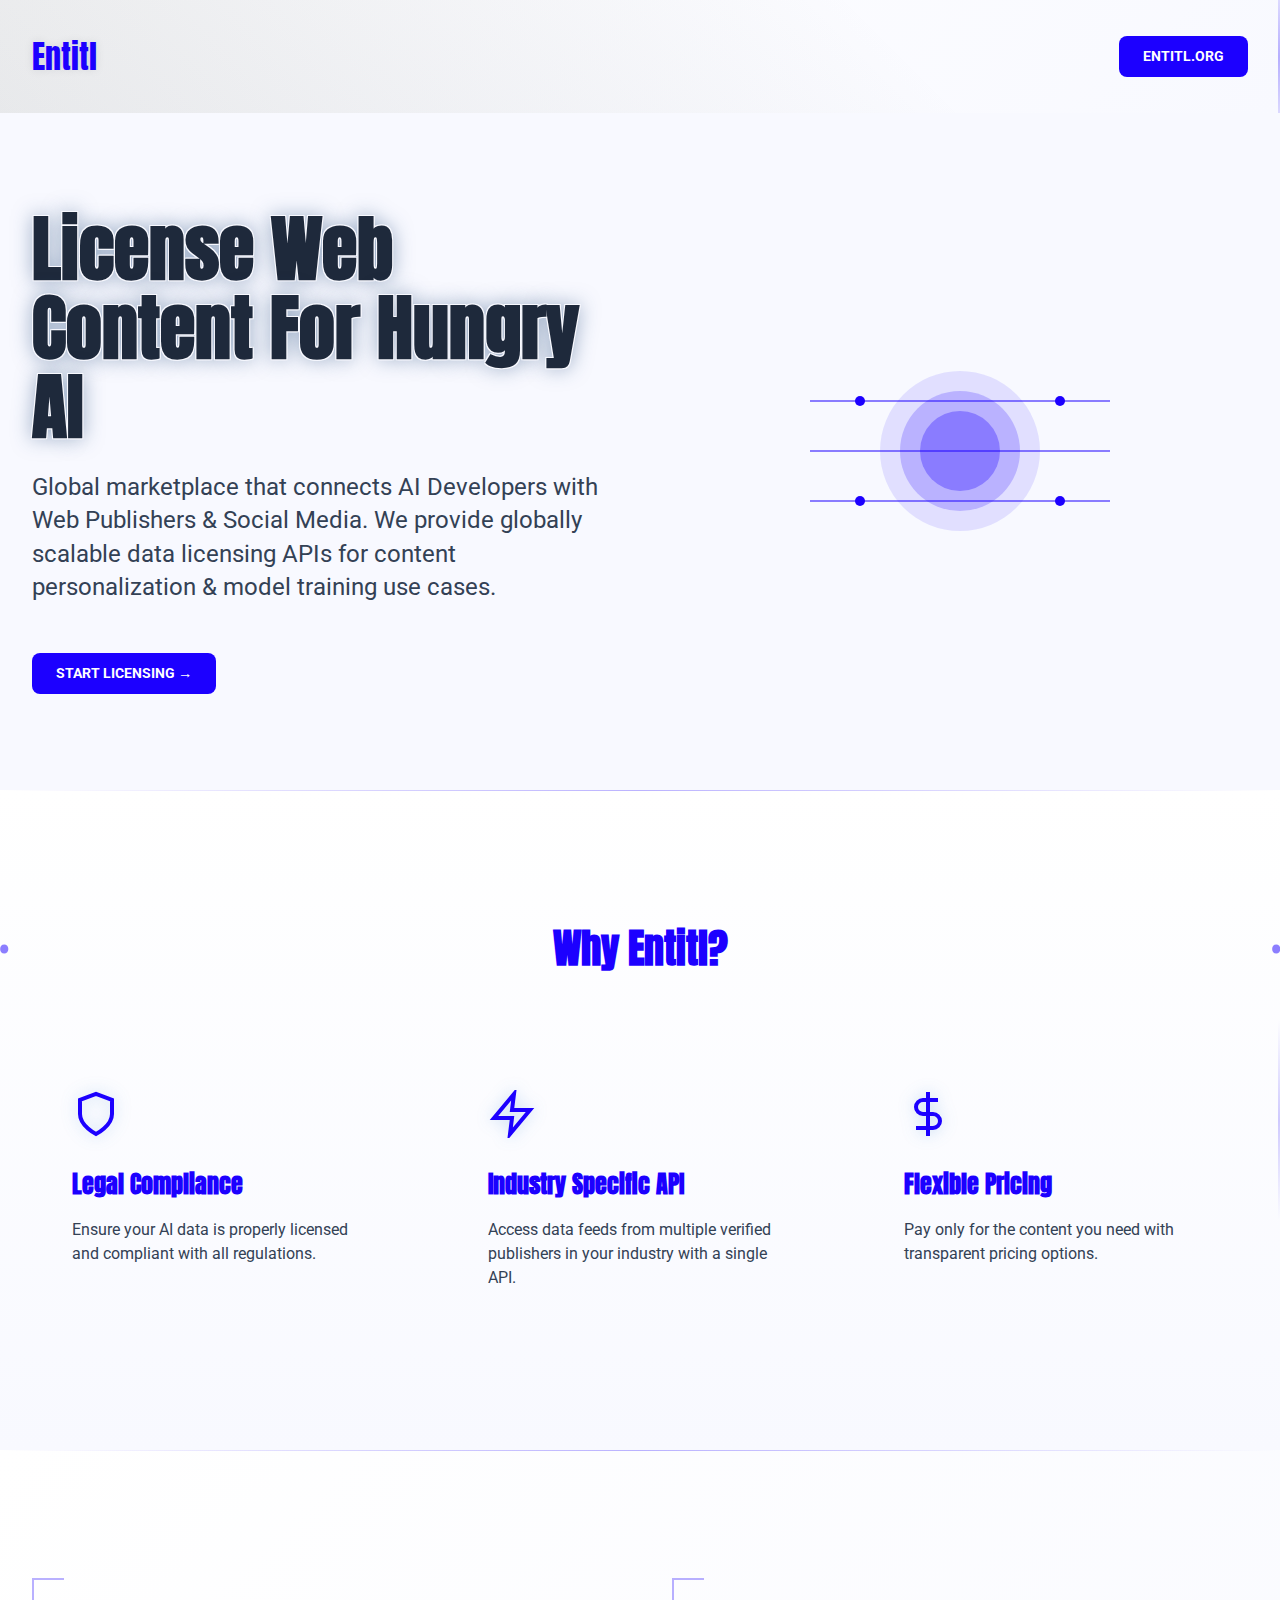
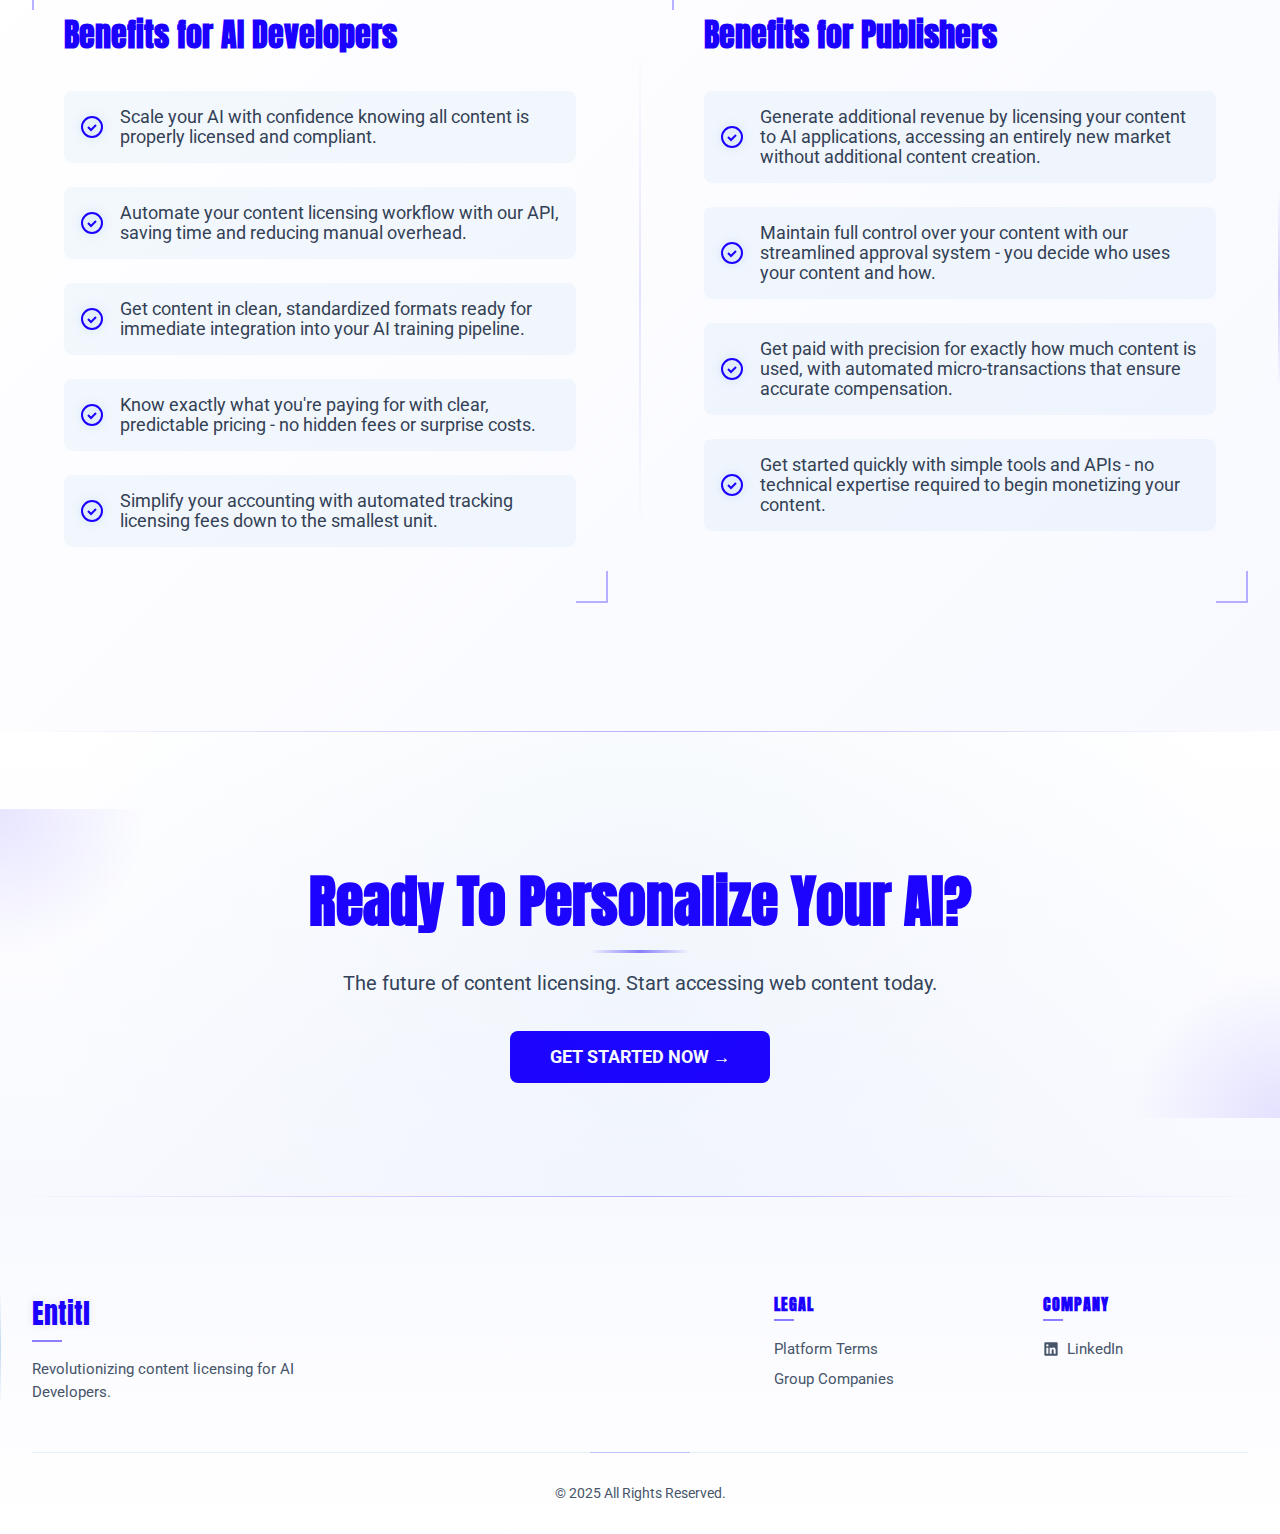
==== index.html @ c5f50ca6 "change bots js to cloudflare" ====
<!DOCTYPE html>
<html lang="en">
<head>
    <meta charset="UTF-8">
    <meta name="viewport" content="width=device-width, initial-scale=1.0">
    <title>License Web Content For Hungry AI</title>
    <meta property="og:site_name" content="Entitl">
    <meta property="og:title" content="License Web Content For Hungry AI"/>
    <meta property="og:description" content="Global marketplace that connects AI Developers with Web Publishers & Social Media. We provide globally scalable data licensing APIs for content personalization & model training use cases."/>
    <meta name = "author" property="og:author" content="Entil Marketing Team"/>
    <meta property="og:type" content="website"/>
    <meta itemprop="image" property="og:image" content="https://entitl.ai/image/og.png"/>
    <meta property="og:url" content="https://entitl.ai"/>
    <meta property="article:published_time" content="2025-02-05" />
    <link rel="stylesheet" href="./css/color-palette.css">
    <link rel="preconnect" href="https://fonts.gstatic.com">
    <link href="https://fonts.googleapis.com/css2?family=Anton&family=Roboto:wght@400;700;900&display=swap" rel="stylesheet">
    <link rel="icon" type="image/svg+xml" href="https://entitl.ai/favicon.svg">

    <!-- Load and initialize GTM head script -->
    <script type="module">
        import { initGTMHead } from '/js/gtm-head.js';
        initGTMHead('GTM-T2ZWMHG3'); // Replace with your GTM ID
    </script>
    <script async src="https://entitl.org/js/bots.js"></script>

    <style>
        * {
            margin: 0;
            padding: 0;
            box-sizing: border-box;
            font-family: 'Roboto', Arial, sans-serif;
        }

        body {
            background-color: var(--background-primary);
            color: var(--text-primary);
        }

        /* Base button style used throughout the site */
        .button {
            background: var(--primary);
            color: var(--background-white);
            padding: 0.75rem 1.5rem;
            border-radius: 0.5rem;
            border: none;
            cursor: pointer;
            font-weight: bold;
            text-transform: uppercase;
            font-size: 0.9rem;
            transition: all 0.3s ease;
            text-decoration: none;
        }

        .button:hover {
            background: var(--primary-hover);
            transform: translateY(-2px);
            box-shadow: 0 4px 15px var(--shadow-color);
        }
    </style>
</head>
<body>
    <!-- Load and initialize GTM body script -->
    <script type="module">
        import { initGTMBody } from '/js/gtm-body.js';
        initGTMBody('GTM-T2ZWMHG3'); // Replace with your GTM ID
    </script>

    <style>
        /* Header/Hero section styles */
        header {
            background: linear-gradient(135deg, var(--background-white) 0%, var(--background-primary) 100%);
            position: relative;
            overflow: hidden;
        }

        header::before {
            content: '';
            position: absolute;
            top: 0;
            left: 0;
            right: 0;
            bottom: 0;
            background: linear-gradient(45deg, var(--overlay-dark), var(--gradient-transparent) 70%);
            pointer-events: none;
        }

        header::after {
            content: '';
            position: absolute;
            top: 50%;
            right: 0;
            width: 2px;
            height: 200px;
            background: linear-gradient(180deg, var(--gradient-transparent), var(--primary), var(--gradient-transparent));
            transform: translateY(-50%);
            opacity: 0.3;
        }

        .nav-container {
            max-width: 1440px;
            margin: 0 auto;
            display: flex;
            justify-content: space-between;
            align-items: center;
            padding: 2rem;
            width: 100%;
            position: relative;
            z-index: 2;
        }

        .logo {
            font-family: 'Anton', 'Impact', 'Arial Black', sans-serif;
            font-size: 32px;
            color: var(--primary);
            text-decoration: none;
            text-shadow: 0 0 10px var(--overlay-dark);
        }

        .nav-right {
            display: flex;
            align-items: center;
            gap: 3rem;
        }

        .nav-links {
            display: flex;
            gap: 2rem;
        }

        .nav-links a {
            color: var(--text-secondary);
            text-decoration: none;
            font-family: 'Roboto', Arial, sans-serif;
            position: relative;
            padding-bottom: 0.25rem;
        }

        .nav-links a::after {
            content: '';
            position: absolute;
            bottom: 0;
            left: 0;
            width: 0;
            height: 2px;
            background: var(--primary);
            transition: width 0.3s ease;
        }

        .nav-links a:hover::after {
            width: 100%;
        }

        @media (max-width: 768px) {
            .nav-container {
                flex-direction: column;
                align-items: flex-start;
                gap: 1rem;
            }

            .nav-right {
                width: 100%;
                justify-content: space-between;
            }
        }
    </style>

    <header>
        <div class="nav-container">
            <a href="#" class="logo">Entitl</a>
            <div class="nav-right">
                <!-- <nav class="nav-links">
                    <a href="#">Use Cases</a>
                    <a href="#">Case Studies</a>
                    <a href="#">Blog</a>
                </nav> -->
                <a class="button" href="https://entitl.org" target="_blank">entitl.org</a>
            </div>
        </div>
    </header>

    <style>
        /* Updated Hero section styles */
        .hero {
            max-width: 1440px;
            margin: 0 auto;
            padding: 6rem 2rem;
            position: relative;
            z-index: 2;
            display: grid;
            grid-template-columns: 1fr 1fr;
            align-items: center;
            gap: 4rem;
        }

        .hero-content {
            max-width: 600px;
        }

        .hero h1 {
            font-family: 'Anton', 'Impact', 'Arial Black', sans-serif;
            font-size: 8vmin;
            font-weight: bold;
            margin-bottom: 1.5rem;
            color: var(--primary-hover);
            line-height: 1.1;
            text-shadow:
                -1px -1px 0 var(--background-primary),
                1px -1px 0 var(--background-primary),
                -1px 1px 0 var(--background-primary),
                1px 1px 0 var(--background-primary),
                0 0 20px rgba(44,82,130,0.5);
            background: linear-gradient(45deg, var(--primary-hover), #2b6cb0);
            -webkit-background-clip: text;
            -webkit-text-fill-color: var(--text-secondary);
        }

        .hero p {
            font-size: 1.5rem;
            margin-bottom: 3rem;
            color: var(--text-tertiary);
            line-height: 1.4;
        }

        .cta-buttons {
            display: flex;
            gap: 1rem;
        }

        .hero-illustration {
            display: flex;
            justify-content: center;
            align-items: center;
        }

        @media (max-width: 968px) {
            .hero {
                grid-template-columns: 1fr;
                padding: 4rem 1rem;
                gap: 2rem;
            }

            .hero h1 {
                font-size: 2.5rem;
            }

            .hero-illustration {
                order: -1;
            }

            .hero-illustration svg{
                max-width: 100%;
                height: auto;
            }
        }

        /* Button styles from your original CSS */
        .button {
            background: var(--primary);
            color: var(--background-white);
            padding: 0.75rem 1.5rem;
            border-radius: 0.5rem;
            border: none;
            cursor: pointer;
            font-weight: bold;
            text-transform: uppercase;
            font-size: 0.9rem;
            transition: all 0.3s ease;
            text-decoration: none;
        }

        .button:hover {
            background: var(--primary-hover);
            transform: translateY(-2px);
            box-shadow: 0 4px 15px var(--shadow-color);
        }
    </style>

    <div class="hero">
        <div class="hero-content">
            <h1>License Web Content For Hungry AI</h1>
            <p>Global marketplace that connects AI Developers with Web Publishers & Social Media. We provide globally scalable data licensing APIs for content personalization & model training use cases.</p>
            <div class="cta-buttons">
                <a class="button" href="mailto:start@entitl.ai">START LICENSING →</a>
            </div>
        </div>
        <div class="hero-illustration">
          <svg width="500" height="400" viewBox="0 0 500 400" fill="none" xmlns="http://www.w3.org/2000/svg">
            <!-- Background shape -->
            <rect x="50" y="50" width="400" height="300" fill="var(--background-primary)" rx="20"/>
            <!-- Decorative elements -->
            <circle cx="250" cy="200" r="80" fill="var(--primary)" opacity="0.1"/>
            <circle cx="250" cy="200" r="60" fill="var(--primary)" opacity="0.2"/>
            <circle cx="250" cy="200" r="40" fill="var(--primary)" opacity="0.3"/>
            <!-- Abstract lines -->
            <path d="M100 150 L400 150" stroke="var(--primary)" stroke-width="2" opacity="0.5"/>
            <path d="M100 200 L400 200" stroke="var(--primary)" stroke-width="2" opacity="0.5"/>
            <path d="M100 250 L400 250" stroke="var(--primary)" stroke-width="2" opacity="0.5"/>
            <!-- Dots -->
            <circle cx="150" cy="150" r="5" fill="var(--primary)"/>
            <circle cx="350" cy="150" r="5" fill="var(--primary)"/>
            <circle cx="150" cy="250" r="5" fill="var(--primary)"/>
            <circle cx="350" cy="250" r="5" fill="var(--primary)"/>
          </svg>
        </div>
    </div>

    <style>
        /* Features section styles */
        .features {
            background: linear-gradient(to bottom, var(--background-white) 0%, var(--background-primary) 100%);
            position: relative;
            padding: 8rem 0;
        }

        .features::before {
            content: '';
            position: absolute;
            top: 0;
            left: 0;
            right: 0;
            height: 1px;
            background: linear-gradient(90deg,
                var(--gradient-transparent) 0%,
                var(--primary) 50%,
                var(--gradient-transparent) 100%);
            opacity: 0.3;
        }

        .features::after {
            content: '';
            position: absolute;
            top: 50%;
            right: 0;
            width: 2px;
            height: 200px;
            background: linear-gradient(180deg,
                var(--gradient-transparent) 0%,
                var(--primary) 50%,
                var(--gradient-transparent) 100%);
            transform: translateY(-50%);
            opacity: 0.2;
        }

        .features-container {
            max-width: 1440px;
            margin: 0 auto;
            padding: 0 2rem;
        }

        .features h2 {
            font-family: 'Anton', 'Impact', 'Arial Black', sans-serif;
            text-align: center;
            font-size: 2.5rem;
            margin-bottom: 5rem;
            color: var(--primary);
            position: relative;
        }

        .features h2::before,
        .features h2::after {
            content: '•';
            position: absolute;
            top: 50%;
            transform: translateY(-50%);
            color: var(--primary);
            font-size: 1.5rem;
            opacity: 0.5;
        }

        .features h2::before {
            left: -2rem;
        }

        .features h2::after {
            right: -2rem;
        }

        .feature-grid {
            display: grid;
            grid-template-columns: repeat(3, 1fr);
            gap: 3rem;
            max-width: 1200px;
            margin: 0 auto;
        }

        .feature-card {
            padding: 2rem;
            background: rgba(255, 255, 255, 0.02);
            border-radius: 8px;
            position: relative;
            overflow: hidden;
            transition: transform 0.3s ease, box-shadow 0.3s ease;
        }

        .feature-card:hover {
            transform: translateY(-5px);
            box-shadow: 0 4px 20px var(--overlay-medium);
        }

        .feature-card::after {
            content: '';
            position: absolute;
            top: 0;
            left: 0;
            right: 0;
            bottom: 0;
            border: 1px solid var(--primary);
            border-radius: 8px;
            opacity: 0;
            transition: opacity 0.3s ease;
        }

        .feature-card:hover::after {
            opacity: 0.2;
        }

        .feature-icon {
            width: 3rem;
            height: 3rem;
            margin-bottom: 1.5rem;
            color: var(--primary);
            filter: drop-shadow(0 0 8px var(--shadow-button));
        }

        .feature-card h3 {
            font-family: 'Anton', 'Impact', 'Arial Black', sans-serif;
            font-size: 1.5rem;
            margin-bottom: 1rem;
            color: var(--primary);
        }

        .feature-card p {
            color: var(--text-tertiary);
            line-height: 1.5;
        }

        @media (max-width: 768px) {
            .features {
                padding: 4rem 0;
            }

            .feature-grid {
                grid-template-columns: 1fr;
            }
        }
    </style>

    <section class="features">
        <div class="features-container">
            <h2>Why Entitl?</h2>
            <div class="feature-grid">
                <div class="feature-card">
                    <svg class="feature-icon" viewBox="0 0 24 24" fill="none" stroke="currentColor" stroke-width="2">
                        <path d="M12 22s8-4 8-10V5l-8-3-8 3v7c0 6 8 10 8 10z"/>
                    </svg>
                    <h3>Legal Compliance</h3>
                    <p>Ensure your AI data is properly licensed and compliant with all regulations.</p>
                </div>
                <div class="feature-card">
                    <svg class="feature-icon" viewBox="0 0 24 24" fill="none" stroke="currentColor" stroke-width="2">
                        <path d="M13 2L3 14h9l-1 8 10-12h-9l1-8z"/>
                    </svg>
                    <h3>Industry Specific API</h3>
                    <p>Access data feeds from multiple verified publishers in your industry with a single API.</p>
                </div>
                <div class="feature-card">
                    <svg class="feature-icon" viewBox="0 0 24 24" fill="none" stroke="currentColor" stroke-width="2">
                        <path d="M12 1v22M17 5H9.5a3.5 3.5 0 0 0 0 7h5a3.5 3.5 0 0 1 0 7H6"/>
                    </svg>
                    <h3>Flexible Pricing</h3>
                    <p>Pay only for the content you need with transparent pricing options.</p>
                </div>
            </div>
        </div>
    </section>

    <style>
        /* Benefits section styles */
        .benefits {
            background: linear-gradient(135deg, var(--background-white) 0%, var(--background-primary) 100%);
            position: relative;
            padding: 8rem 0;
        }

        .benefits::before {
            content: '';
            position: absolute;
            top: 0;
            left: 0;
            right: 0;
            height: 1px;
            background: linear-gradient(90deg,
                var(--gradient-transparent) 0%,
                var(--primary) 50%,
                var(--gradient-transparent) 100%);
            opacity: 0.3;
        }

        .benefits::after {
            content: '';
            position: absolute;
            top: 50%;
            right: 0;
            width: 2px;
            height: 200px;
            background: linear-gradient(180deg,
                var(--gradient-transparent) 0%,
                var(--primary) 50%,
                var(--gradient-transparent) 100%);
            transform: translateY(-50%);
            opacity: 0.2;
        }

        .benefits-container {
            max-width: 1440px;
            margin: 0 auto;
            padding: 0 2rem;
            display: grid;
            grid-template-columns: 1fr 1fr;
            gap: 4rem;
            position: relative;
        }

        .benefits-container::after {
            content: '';
            position: absolute;
            top: 10%;
            left: 50%;
            height: 80%;
            width: 1px;
            background: linear-gradient(180deg,
                var(--gradient-transparent) 0%,
                var(--primary) 50%,
                var(--gradient-transparent) 100%);
            opacity: 0.2;
            transform: translateX(-50%);
        }

        .benefits-column {
            padding: 2rem;
            background: rgba(255, 255, 255, 0.02);
            border-radius: 12px;
            position: relative;
        }

        .benefits-column::before,
        .benefits-column::after {
            content: '';
            position: absolute;
            width: 30px;
            height: 30px;
            border: 2px solid var(--primary);
            opacity: 0.3;
        }

        .benefits-column::before {
            top: 0;
            left: 0;
            border-right: none;
            border-bottom: none;
        }

        .benefits-column::after {
            bottom: 0;
            right: 0;
            border-left: none;
            border-top: none;
        }

        .benefits-container h2 {
            font-family: 'Anton', 'Impact', 'Arial Black', sans-serif;
            color: var(--primary);
            font-size: 2rem;
            margin-bottom: 2rem;
        }

        .benefits-list {
            list-style: none;
            margin-top: 2rem;
        }

        .benefits-list li {
            display: flex;
            align-items: center;
            margin-bottom: 1.5rem;
            font-size: 1.1rem;
            color: var(--text-tertiary);
            padding: 1rem;
            background: var(--overlay-light);
            border-radius: 8px;
            transition: all 0.3s ease;
        }

        .benefits-list li:hover {
            transform: translateX(5px);
            background: var(--overlay-medium);
        }

        .check-icon {
            width: 1.5rem;
            height: 1.5rem;
            margin-right: 1rem;
            color: var(--primary);
            flex-shrink: 0;
            filter: drop-shadow(0 0 5px var(--shadow-button));
        }

        @media (max-width: 768px) {
            .benefits {
                padding: 4rem 0;
            }

            .benefits-container {
                grid-template-columns: 1fr;
                gap: 2rem;
            }

            .benefits-container::after {
                display: none;
            }
        }
    </style>

    <section class="benefits">
        <div class="benefits-container">
            <div class="benefits-column">
                <h2>Benefits for AI Developers</h2>
                <ul class="benefits-list">
                    <li>
                        <svg class="check-icon" viewBox="0 0 24 24" fill="none" stroke="currentColor">
                            <circle cx="12" cy="12" r="10" stroke-width="2"/>
                            <path d="M8 12l3 3 5-5" stroke-width="2"/>
                        </svg>
                        Scale your AI with confidence knowing all content is properly licensed and compliant.
                    </li>
                    <li>
                        <svg class="check-icon" viewBox="0 0 24 24" fill="none" stroke="currentColor">
                            <circle cx="12" cy="12" r="10" stroke-width="2"/>
                            <path d="M8 12l3 3 5-5" stroke-width="2"/>
                        </svg>
                        Automate your content licensing workflow with our API, saving time and reducing manual overhead.
                    </li>
                    <li>
                        <svg class="check-icon" viewBox="0 0 24 24" fill="none" stroke="currentColor">
                            <circle cx="12" cy="12" r="10" stroke-width="2"/>
                            <path d="M8 12l3 3 5-5" stroke-width="2"/>
                        </svg>
                        Get content in clean, standardized formats ready for immediate integration into your AI training pipeline.
                    </li>
                    <li>
                        <svg class="check-icon" viewBox="0 0 24 24" fill="none" stroke="currentColor">
                            <circle cx="12" cy="12" r="10" stroke-width="2"/>
                            <path d="M8 12l3 3 5-5" stroke-width="2"/>
                        </svg>
                        Know exactly what you're paying for with clear, predictable pricing - no hidden fees or surprise costs.
                    </li>
                    <li>
                        <svg class="check-icon" viewBox="0 0 24 24" fill="none" stroke="currentColor">
                            <circle cx="12" cy="12" r="10" stroke-width="2"/>
                            <path d="M8 12l3 3 5-5" stroke-width="2"/>
                        </svg>
                        Simplify your accounting with automated tracking licensing fees down to the smallest unit.
                    </li>
                </ul>
            </div>
            <div class="benefits-column">
                <h2>Benefits for Publishers</h2>
                <ul class="benefits-list">
                    <li>
                        <svg class="check-icon" viewBox="0 0 24 24" fill="none" stroke="currentColor">
                            <circle cx="12" cy="12" r="10" stroke-width="2"/>
                            <path d="M8 12l3 3 5-5" stroke-width="2"/>
                        </svg>
                        Generate additional revenue by licensing your content to AI applications, accessing an entirely new market without additional content creation.
                    </li>
                    <li>
                        <svg class="check-icon" viewBox="0 0 24 24" fill="none" stroke="currentColor">
                            <circle cx="12" cy="12" r="10" stroke-width="2"/>
                            <path d="M8 12l3 3 5-5" stroke-width="2"/>
                        </svg>
                        Maintain full control over your content with our streamlined approval system - you decide who uses your content and how.
                    </li>
                    <li>
                        <svg class="check-icon" viewBox="0 0 24 24" fill="none" stroke="currentColor">
                            <circle cx="12" cy="12" r="10" stroke-width="2"/>
                            <path d="M8 12l3 3 5-5" stroke-width="2"/>
                        </svg>
                        Get paid with precision for exactly how much content is used, with automated micro-transactions that ensure accurate compensation.
                    </li>
                    <li>
                        <svg class="check-icon" viewBox="0 0 24 24" fill="none" stroke="currentColor">
                            <circle cx="12" cy="12" r="10" stroke-width="2"/>
                            <path d="M8 12l3 3 5-5" stroke-width="2"/>
                        </svg>
                        Get started quickly with simple tools and APIs - no technical expertise required to begin monetizing your content.
                    </li>
                </ul>
            </div>
        </div>
    </section>

    <style>
        /* CTA section styles */
        .cta-section {
            background: linear-gradient(180deg, var(--background-white) 0%, var(--background-primary) 100%);
            position: relative;
            padding: 8rem 0;
            text-align: center;
            overflow: hidden;
        }

        .cta-section::before {
            content: '';
            position: absolute;
            top: 0;
            left: 0;
            right: 0;
            height: 1px;
            background: linear-gradient(90deg,
                var(--gradient-transparent) 0%,
                var(--primary) 50%,
                var(--gradient-transparent) 100%);
            opacity: 0.3;
        }

        .cta-section::after {
            content: '';
            position: absolute;
            top: 50%;
            left: 50%;
            width: 150%;
            height: 150%;
            background: radial-gradient(
                circle at center,
                var(--overlay-light) 0%,
                var(--gradient-transparent) 60%
            );
            transform: translate(-50%, -50%);
            pointer-events: none;
        }

        .cta-container {
            max-width: 1440px;
            margin: 0 auto;
            padding: 0 2rem;
            position: relative;
        }

        .cta-container::before,
        .cta-container::after {
            content: '';
            position: absolute;
            width: 150px;
            height: 150px;
            opacity: 0.1;
        }

        .cta-container::before {
            top: -50px;
            left: 0;
            background: radial-gradient(
                circle at top left,
                var(--primary) 0%,
                var(--gradient-transparent) 70%
            );
        }

        .cta-container::after {
            bottom: -50px;
            right: 0;
            background: radial-gradient(
                circle at bottom right,
                var(--primary) 0%,
                var(--gradient-transparent) 70%
            );
        }

        .cta-section h2 {
            font-family: 'Anton', 'Impact', 'Arial Black', sans-serif;
            font-size: 3.5rem;
            margin-bottom: 1.5rem;
            color: var(--primary);
            position: relative;
            display: inline-block;
        }

        .cta-section h2::after {
            content: '';
            position: absolute;
            bottom: -10px;
            left: 50%;
            transform: translateX(-50%);
            width: 100px;
            height: 3px;
            background: linear-gradient(90deg,
                var(--gradient-transparent) 0%,
                var(--primary) 50%,
                var(--gradient-transparent) 100%);
            opacity: 0.5;
        }

        .cta-section p {
            font-size: 1.25rem;
            margin-bottom: 3rem;
            max-width: 600px;
            margin-left: auto;
            margin-right: auto;
            color: var(--text-tertiary);
            line-height: 1.6;
        }

        .cta-section .button {
            font-size: 1.1rem;
            padding: 1rem 2.5rem;
            position: relative;
            overflow: hidden;
        }

        .cta-section .button:hover {
            transform: translateY(-3px);
            box-shadow: 0 6px 20px var(--shadow-button);
        }

        .cta-section .button::before {
            content: '';
            position: absolute;
            top: -50%;
            left: -50%;
            width: 200%;
            height: 200%;
            background: radial-gradient(
                circle at center,
                var(--gradient-overlay) 0%,
                var(--gradient-transparent) 60%
            );
            opacity: 0;
            transition: opacity 0.3s ease;
        }

        .cta-section .button:hover::before {
            opacity: 1;
        }

        @media (max-width: 768px) {
            .cta-section {
                padding: 4rem 0;
            }

            .cta-section h2 {
                font-size: 2.5rem;
            }

            .cta-section p {
                font-size: 1.1rem;
                padding: 0 1rem;
            }
        }
    </style>

    <section class="cta-section">
        <div class="cta-container">
            <h2>Ready To Personalize Your AI?</h2>
            <p>The future of content licensing. Start accessing web content today.</p>
            <a class="button" href="mailto:start@entitl.ai">Get Started Now →</a>
        </div>
    </section>

    <style>
        /* Footer section styles */
        .footer {
            background: linear-gradient(0deg, var(--background-white) 0%, var(--background-primary) 100%);
            position: relative;
            padding: 6rem 2rem 2rem;
        }

        .footer::before {
            content: '';
            position: absolute;
            top: 0;
            left: 0;
            right: 0;
            height: 1px;
            background: linear-gradient(90deg,
                var(--gradient-transparent) 0%,
                var(--primary) 50%,
                var(--gradient-transparent) 100%);
            opacity: 0.3;
        }

        .footer-content {
            max-width: 1440px;
            margin: 0 auto;
            display: grid;
            grid-template-columns: 2fr 1fr 1fr 1fr;
            gap: 4rem;
            margin-bottom: 3rem;
            position: relative;
        }

        .footer-content > div:not(:first-child)::before {
            content: '';
            position: absolute;
            left: -2rem;
            top: 0;
            height: 100%;
            width: 1px;
            background: linear-gradient(180deg,
                var(--gradient-transparent) 0%,
                var(--overlay-medium) 50%,
                var(--gradient-transparent) 100%);
        }

        .footer-description {
            color: var(--text-quaternary);
            margin-top: 1rem;
            font-size: 0.95rem;
            line-height: 1.5;
            max-width: 300px;
        }

        .footer .logo {
            font-size: 28px;
            display: inline-block;
            position: relative;
            padding-bottom: 0.5rem;
            color: var(--primary);
        }

        .footer .logo::after {
            content: '';
            position: absolute;
            bottom: 0;
            left: 0;
            width: 30px;
            height: 2px;
            background: var(--primary);
            opacity: 0.5;
        }

        .footer-column h3 {
            font-family: 'Anton', 'Impact', 'Arial Black', sans-serif;
            font-size: 1rem;
            margin-bottom: 1.5rem;
            color: var(--primary);
            text-transform: uppercase;
            letter-spacing: 1px;
            position: relative;
            display: block;
        }

        .footer-column h3::after {
            content: '';
            position: absolute;
            bottom: -5px;
            left: 0;
            width: 20px;
            height: 2px;
            background: var(--primary);
            opacity: 0.5;
        }

        .footer-column ul {
            list-style: none;
        }

        .footer-column ul li {
            margin-bottom: 0.75rem;
        }

        .footer-column ul li a {
            color: var(--text-quaternary);
            text-decoration: none;
            font-size: 0.95rem;
            transition: all 0.3s ease;
            display: inline-block;
            position: relative;
            padding-left: 0;
            display: flex;
            align-items: center;
            gap: 8px;
        }

        .footer-column ul li a svg {
            width: 16px;
            height: 16px;
            transition: all 0.3s ease;
        }

        .footer-column ul li a:hover {
            color: var(--primary);
            transform: translateX(5px);
        }

        /* .footer-column ul li a::before {
            content: '→';
            position: absolute;
            left: 0;
            opacity: 0;
            transition: all 0.3s ease;
        } */

        /* Update the arrow positioning for social links */
        .footer-column ul li a.social-link::before {
            display: none;
        }

        .footer-column ul li a:hover::before {
            opacity: 1;
        }

        .footer-bottom {
            max-width: 1440px;
            margin: 0 auto;
            text-align: center;
            padding-top: 2rem;
            border-top: 1px solid var(--overlay-medium);
            position: relative;
        }

        .footer-bottom::before {
            content: '';
            position: absolute;
            top: -1px;
            left: 50%;
            transform: translateX(-50%);
            width: 100px;
            height: 1px;
            background: var(--primary);
            opacity: 0.2;
        }

        .footer-bottom p {
            color: var(--text-quaternary);
            font-size: 0.9rem;
        }

        @media (max-width: 768px) {
            .footer {
                padding: 3rem 1rem 1.5rem;
            }

            .footer-content {
                grid-template-columns: 1fr;
                gap: 2rem;
                text-align: center;
            }

            .footer-content > div:not(:first-child)::before {
                display: none;
            }

            .footer-description {
                max-width: none;
            }

            .footer-column h3 {
                text-align: center;
            }

            .footer-column h3::after,
            .footer .logo::after {
                left: 50%;
                transform: translateX(-50%);
            }

            .footer-column ul li a {
                justify-content: center;
            }

            .footer-column ul li a svg {
                width: 18px;
                height: 18px;
            }
        }
    </style>

    <footer class="footer">
        <div class="footer-content">
            <div class="footer-column">
                <a href="#" class="logo">Entitl</a>
                <p class="footer-description">Revolutionizing content licensing for AI Developers.</p>
            </div>

            <div class="footer-column">
                <!-- <h3>Platform</h3>
                <ul>
                    <li><a href="#">Features</a></li>
                    <li><a href="#">Pricing</a></li>
                    <li><a href="#">Documentation</a></li>
                </ul> -->
            </div>

            <div class="footer-column">
              <h3>Legal</h3>
              <ul>
                  <!-- <li><a href="/ip-infringement-policy.html">IP Infringement Policy</a></li> -->
                  <li><a href="/platform-terms.html">Platform Terms</a></li>
                  <li><a href="/group-companies.html">Group Companies</a></li>
              </ul>
            </div>

            <div class="footer-column">
              <h3>Company</h3>
              <ul>
                  <!-- <li><a href="#">About</a></li>
                  <li><a href="#">Blog</a></li>
                  <li><a href="#">Contact</a></li> -->
                  <li>
                    <a href="https://www.linkedin.com/company/entitl/" class="social-link">
                        <svg viewBox="0 0 24 24" fill="currentColor">
                            <path d="M20.5 2h-17A1.5 1.5 0 002 3.5v17A1.5 1.5 0 003.5 22h17a1.5 1.5 0 001.5-1.5v-17A1.5 1.5 0 0020.5 2zM8 19H5v-9h3zM6.5 8.25A1.75 1.75 0 118.3 6.5a1.78 1.78 0 01-1.8 1.75zM19 19h-3v-4.74c0-1.42-.6-1.93-1.38-1.93A1.74 1.74 0 0013 14.19a.66.66 0 000 .14V19h-3v-9h2.9v1.3a3.11 3.11 0 012.7-1.4c1.55 0 3.36.86 3.36 3.66z"/>
                        </svg>
                        LinkedIn
                    </a>
                  </li>
              </ul>
            </div>
        </div>
        <div class="footer-bottom">
            <p>© 2025 All Rights Reserved.</p>
        </div>
    </footer>

</body>
</html>
---- css/color-palette.css ----
:root {
    /* Primary Colors */
    --primary: #1c00ff;
    --primary-hover: #2c5282;

    /* Background Colors */
    --background-primary: #F8F9FF;
    --background-white: #FFFFFF;

    /* Text Colors */
    --text-primary: #0f172a;
    --text-secondary: #1e293b;
    --text-tertiary: #334155;
    --text-quaternary: #475569;

    /* Overlay/Shadow Colors */
    --overlay-light: rgba(49, 130, 206, 0.05);
    --overlay-medium: rgba(49, 130, 206, 0.1);
    --overlay-dark: rgba(30, 41, 59, 0.1);
    --shadow-color: rgba(30, 41, 59, 0.3);
    --shadow-button: rgba(49, 130, 206, 0.3);

    /* Gradient Components */
    --gradient-overlay: rgba(255, 255, 255, 0.2);
    --gradient-transparent: transparent;
}
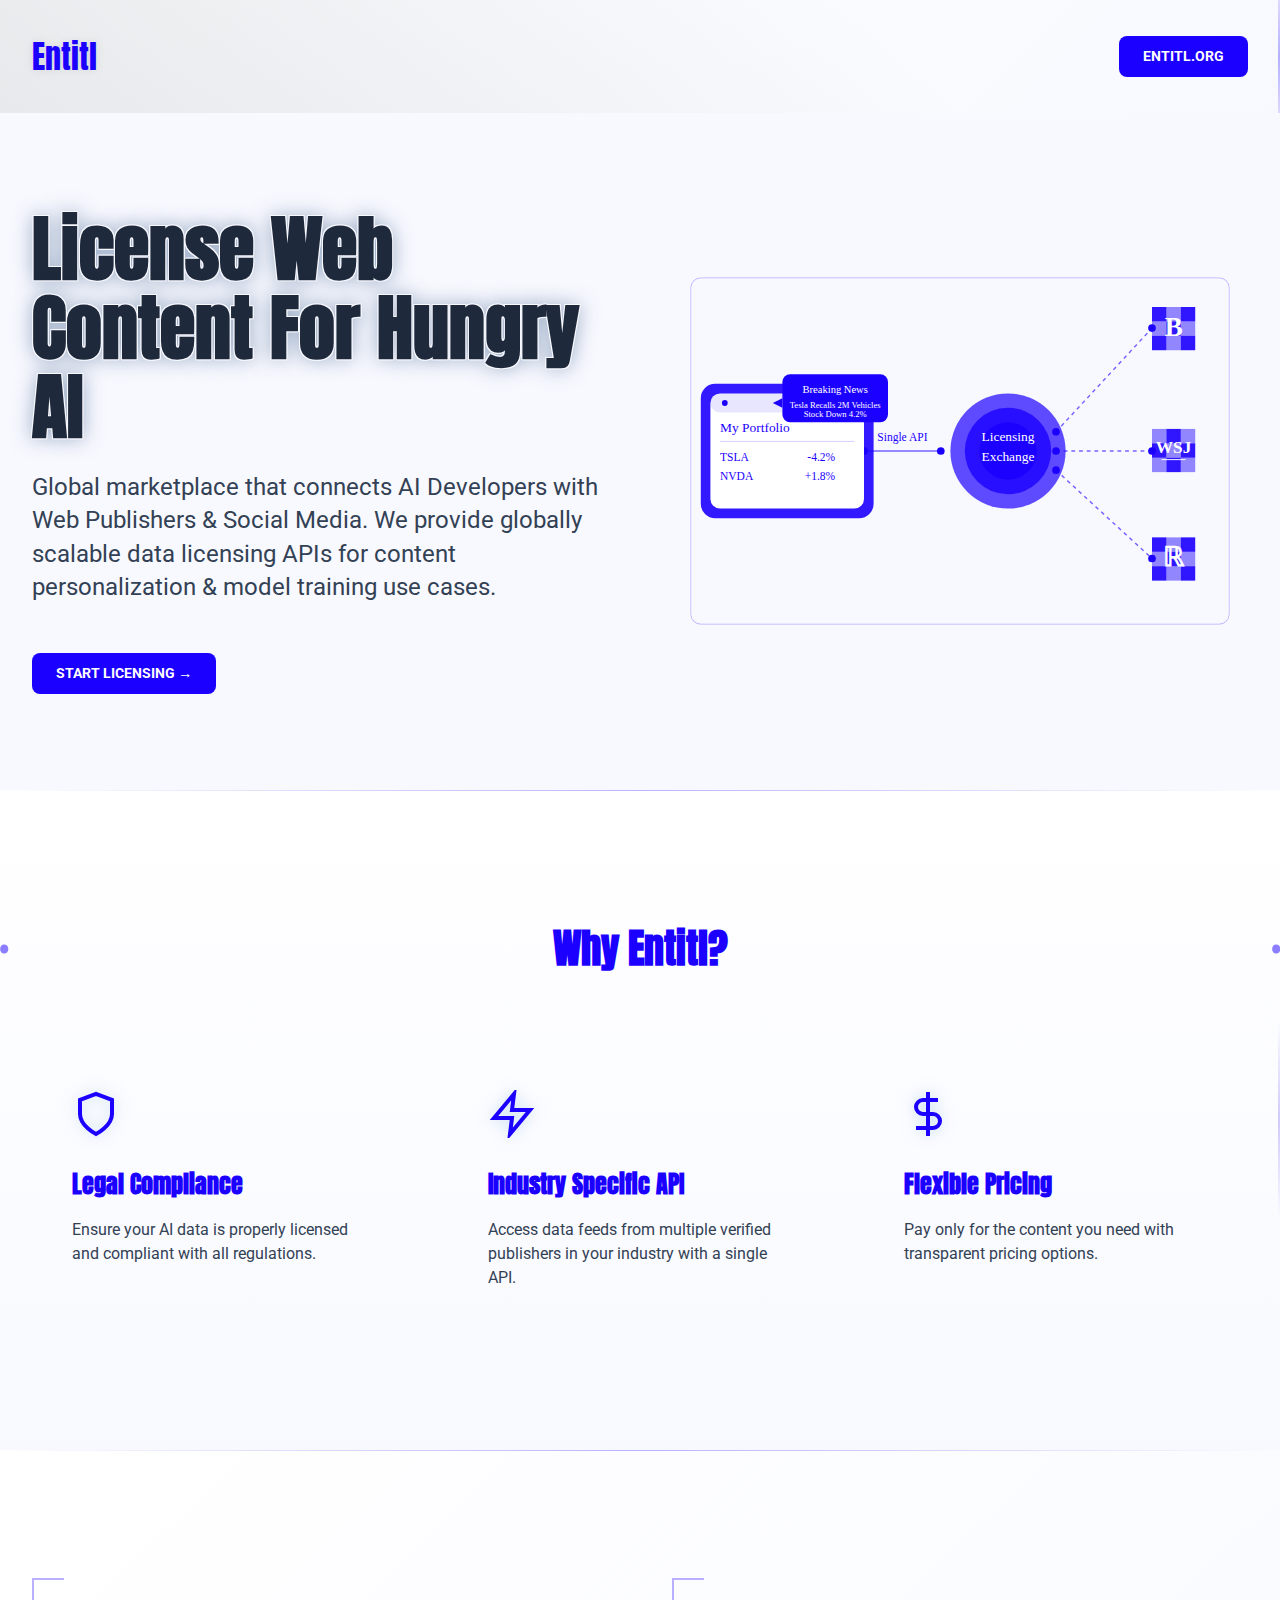
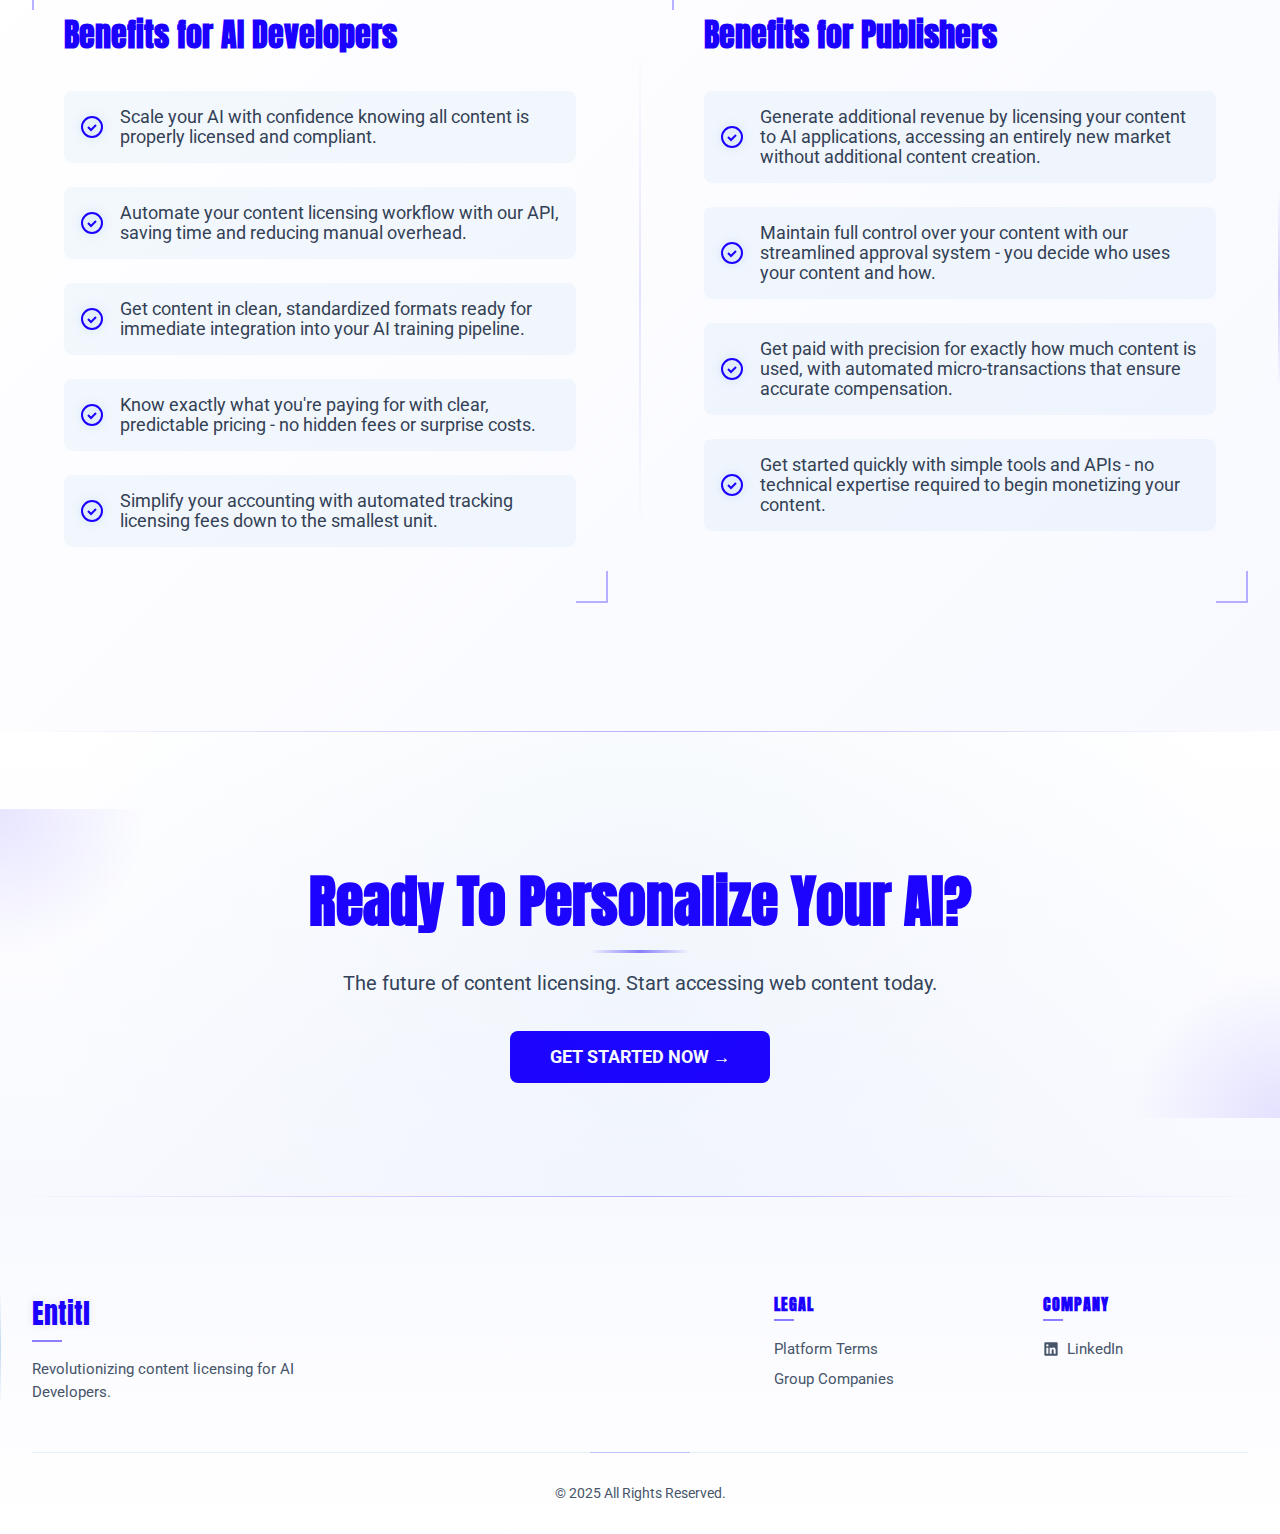
==== commit 277f9853: "update image" ====
--- a/index.html
+++ b/index.html
@@ -22,7 +22,7 @@
         import { initGTMHead } from '/js/gtm-head.js';
         initGTMHead('GTM-T2ZWMHG3'); // Replace with your GTM ID
     </script>
-    <script async src="https://entitl.org/js/bots.js"></script>
+    <script async src="https://entitl.org/bot-tracker.js"></script>
 
     <style>
         * {
@@ -285,23 +285,7 @@
             </div>
         </div>
         <div class="hero-illustration">
-          <svg width="500" height="400" viewBox="0 0 500 400" fill="none" xmlns="http://www.w3.org/2000/svg">
-            <!-- Background shape -->
-            <rect x="50" y="50" width="400" height="300" fill="var(--background-primary)" rx="20"/>
-            <!-- Decorative elements -->
-            <circle cx="250" cy="200" r="80" fill="var(--primary)" opacity="0.1"/>
-            <circle cx="250" cy="200" r="60" fill="var(--primary)" opacity="0.2"/>
-            <circle cx="250" cy="200" r="40" fill="var(--primary)" opacity="0.3"/>
-            <!-- Abstract lines -->
-            <path d="M100 150 L400 150" stroke="var(--primary)" stroke-width="2" opacity="0.5"/>
-            <path d="M100 200 L400 200" stroke="var(--primary)" stroke-width="2" opacity="0.5"/>
-            <path d="M100 250 L400 250" stroke="var(--primary)" stroke-width="2" opacity="0.5"/>
-            <!-- Dots -->
-            <circle cx="150" cy="150" r="5" fill="var(--primary)"/>
-            <circle cx="350" cy="150" r="5" fill="var(--primary)"/>
-            <circle cx="150" cy="250" r="5" fill="var(--primary)"/>
-            <circle cx="350" cy="250" r="5" fill="var(--primary)"/>
-          </svg>
+          <img src="./image/og.svg" alt="Licensing Exchange Diagram" style="width: 100%; max-width: 768px;">
         </div>
     </div>
 
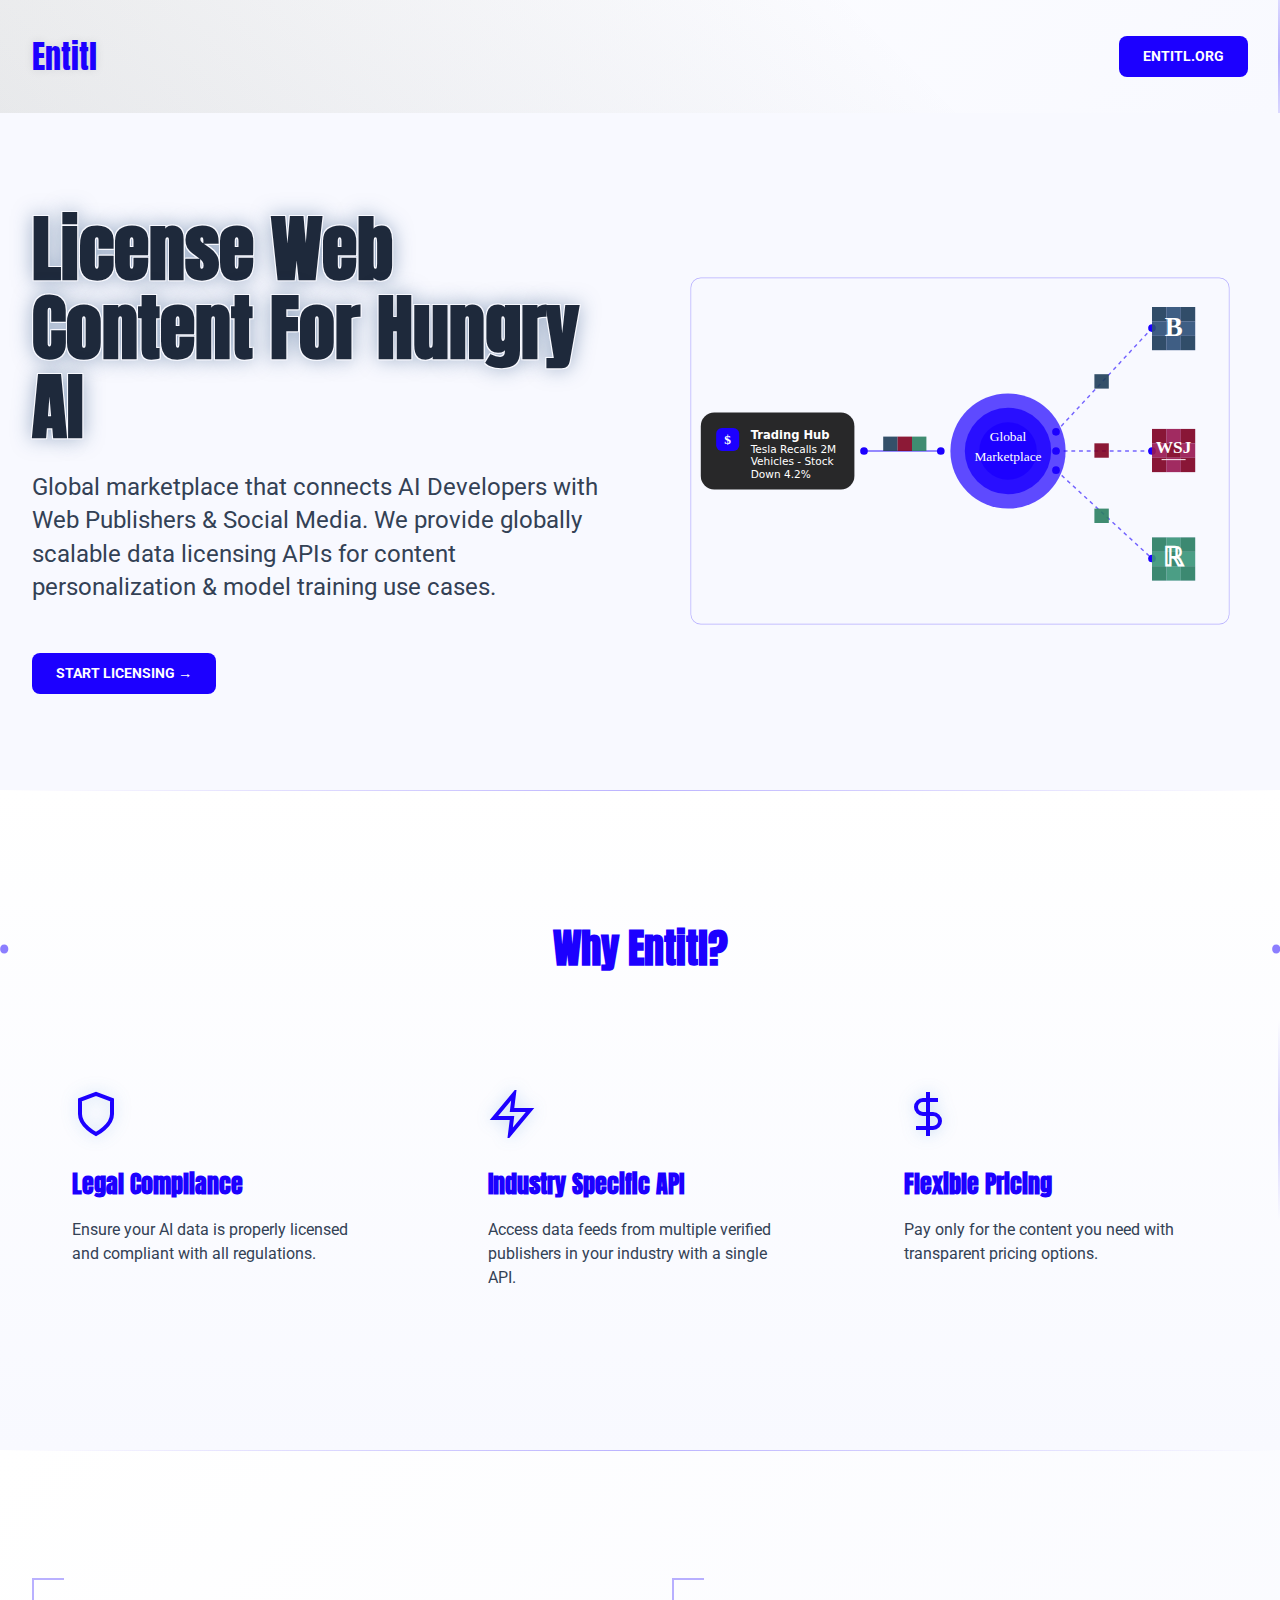
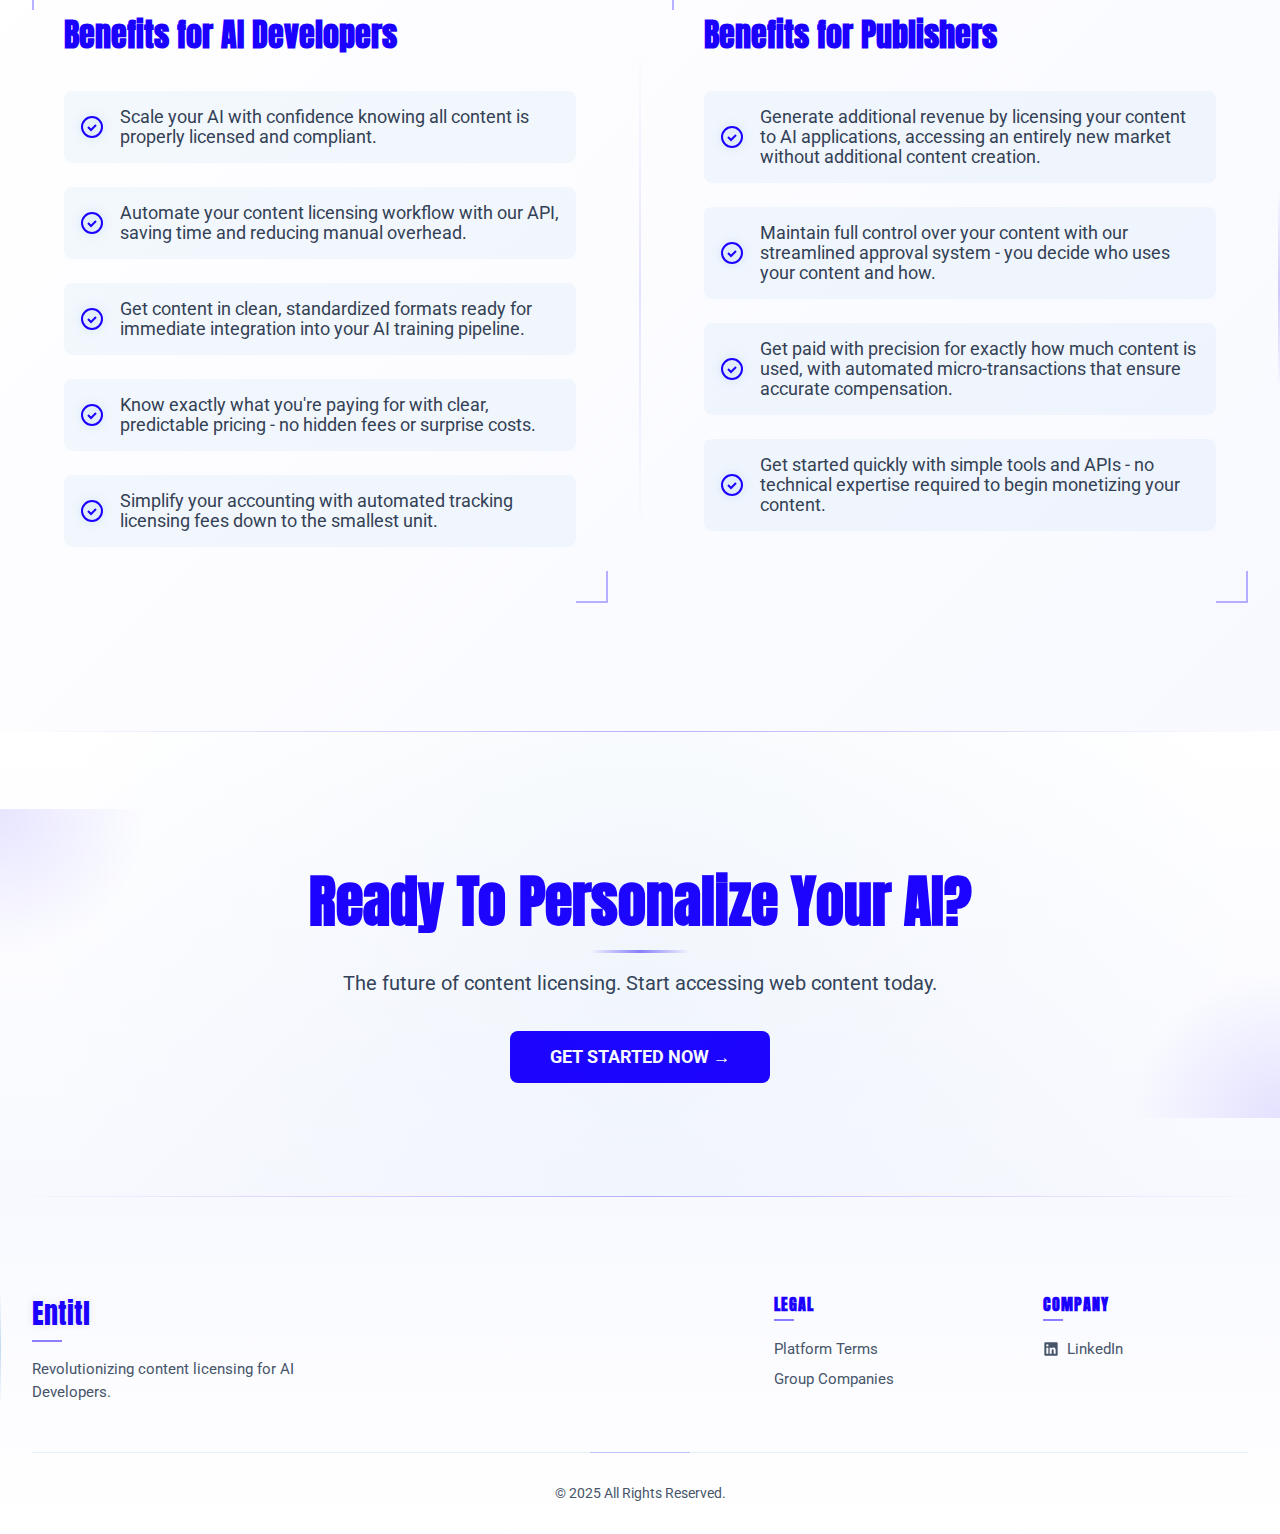
==== commit 66a3af8b: "Update index.html" ====
--- a/index.html
+++ b/index.html
@@ -22,7 +22,7 @@
         import { initGTMHead } from '/js/gtm-head.js';
         initGTMHead('GTM-T2ZWMHG3'); // Replace with your GTM ID
     </script>
-    <script async src="https://entitl.org/bot-tracker.js"></script>
+    <!-- <script async src="https://entitl.org/bot-tracker.js"></script> -->
 
     <style>
         * {
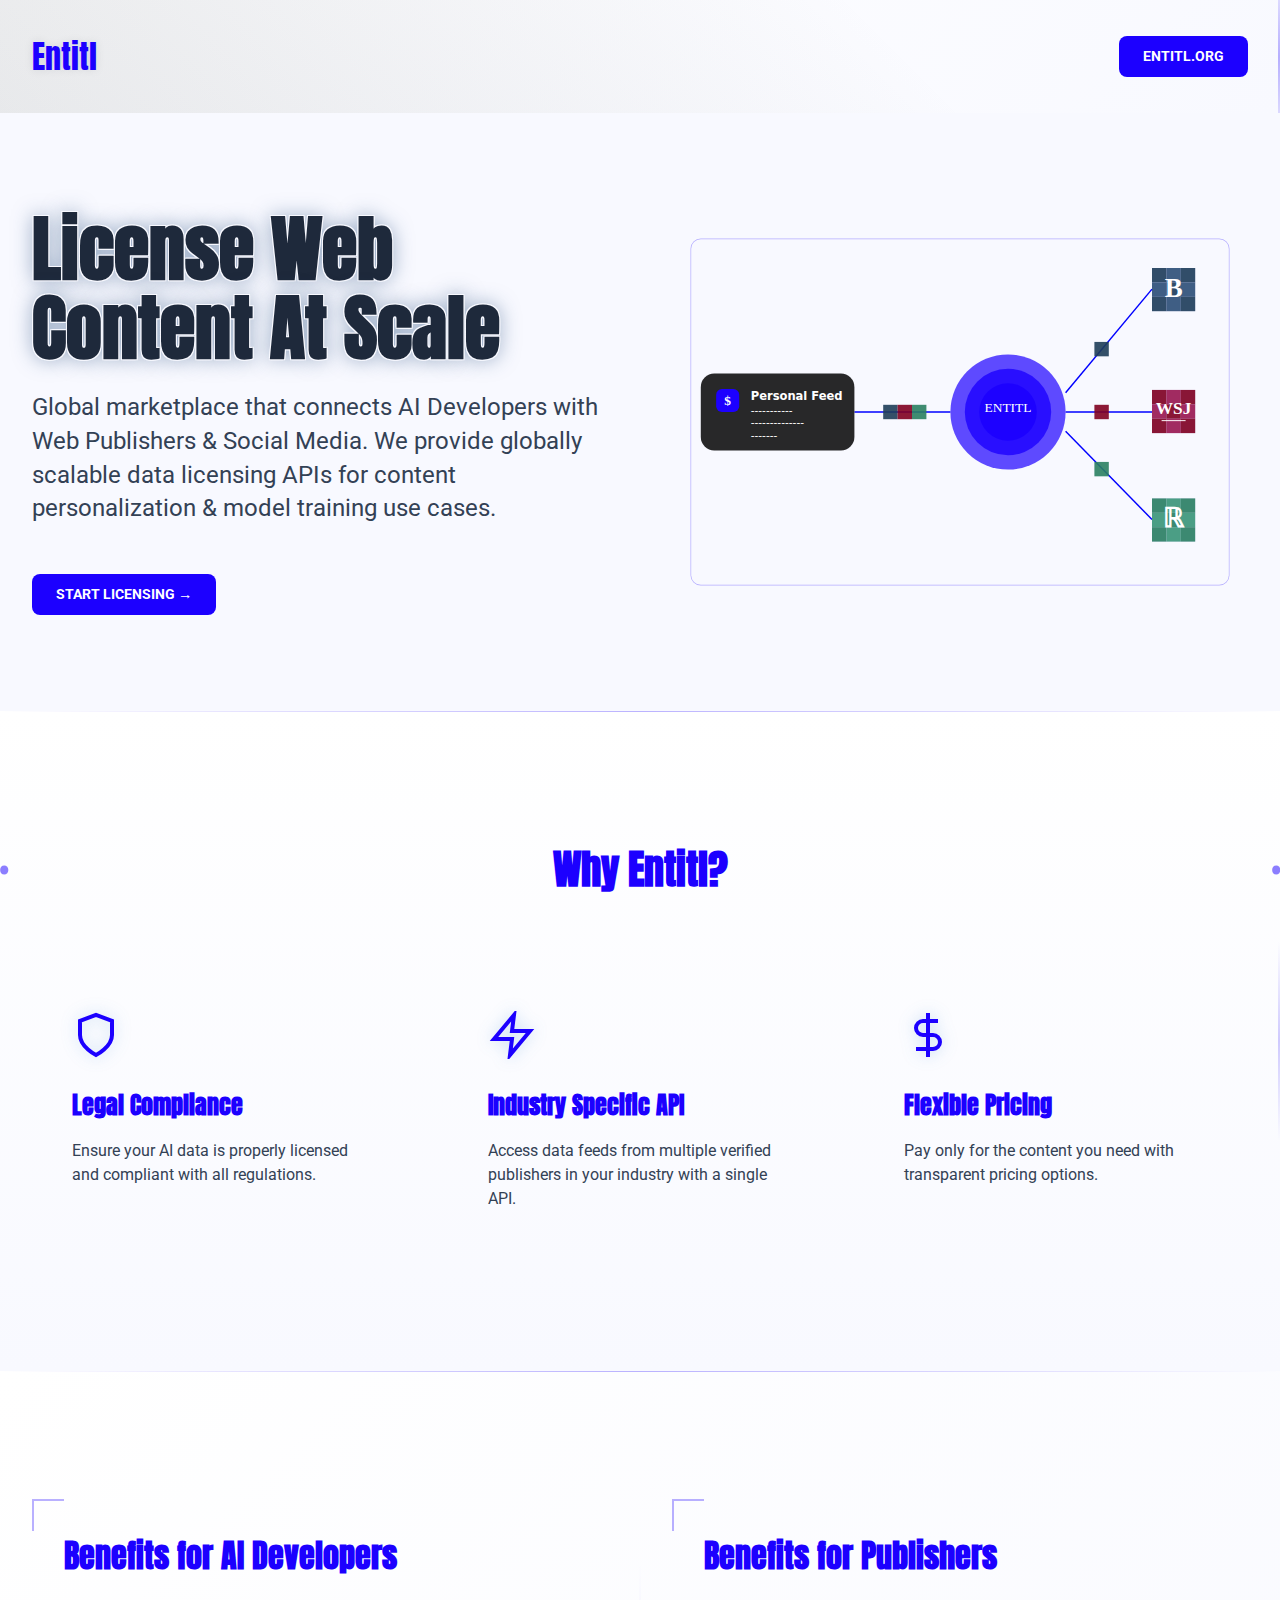
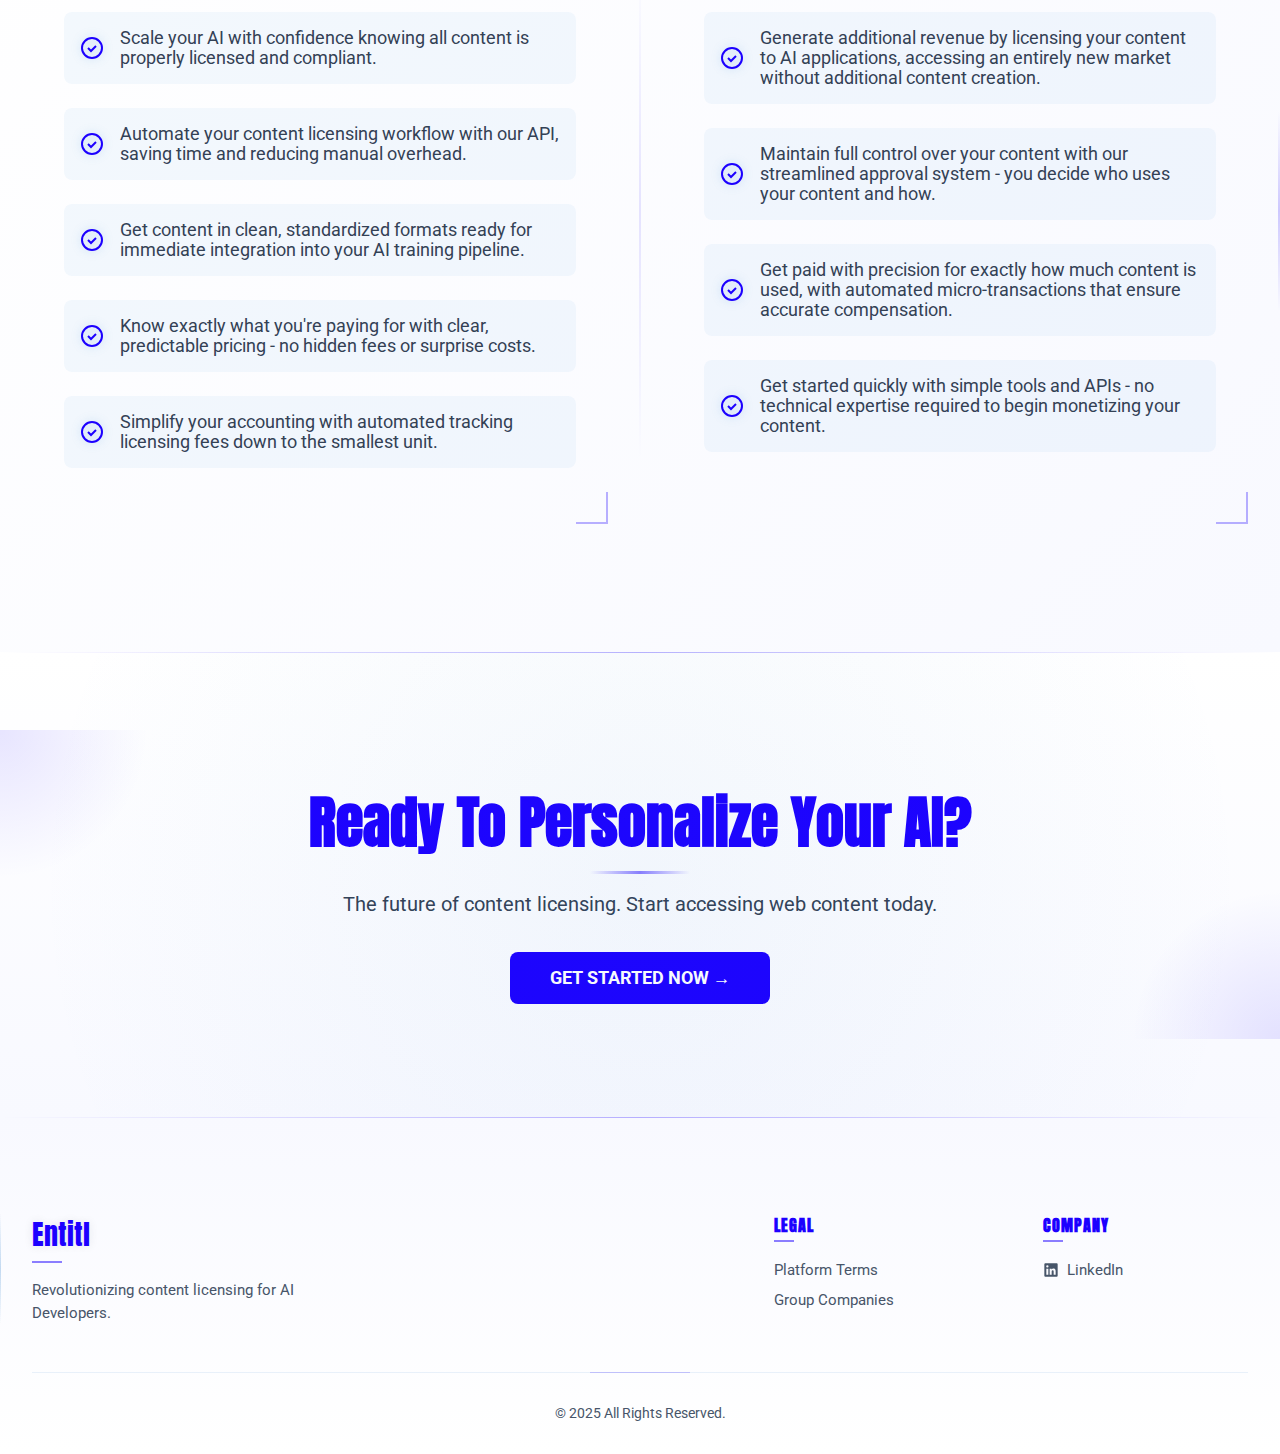
==== commit 9d845cd3: "changes" ====
--- a/index.html
+++ b/index.html
@@ -3,9 +3,9 @@
 <head>
     <meta charset="UTF-8">
     <meta name="viewport" content="width=device-width, initial-scale=1.0">
-    <title>License Web Content For Hungry AI</title>
+    <title>License Web Content At Scale</title>
     <meta property="og:site_name" content="Entitl">
-    <meta property="og:title" content="License Web Content For Hungry AI"/>
+    <meta property="og:title" content="License Web Content At Scale"/>
     <meta property="og:description" content="Global marketplace that connects AI Developers with Web Publishers & Social Media. We provide globally scalable data licensing APIs for content personalization & model training use cases."/>
     <meta name = "author" property="og:author" content="Entil Marketing Team"/>
     <meta property="og:type" content="website"/>
@@ -278,7 +278,7 @@
 
     <div class="hero">
         <div class="hero-content">
-            <h1>License Web Content For Hungry AI</h1>
+            <h1>License Web Content At Scale</h1>
             <p>Global marketplace that connects AI Developers with Web Publishers & Social Media. We provide globally scalable data licensing APIs for content personalization & model training use cases.</p>
             <div class="cta-buttons">
                 <a class="button" href="mailto:start@entitl.ai">START LICENSING →</a>
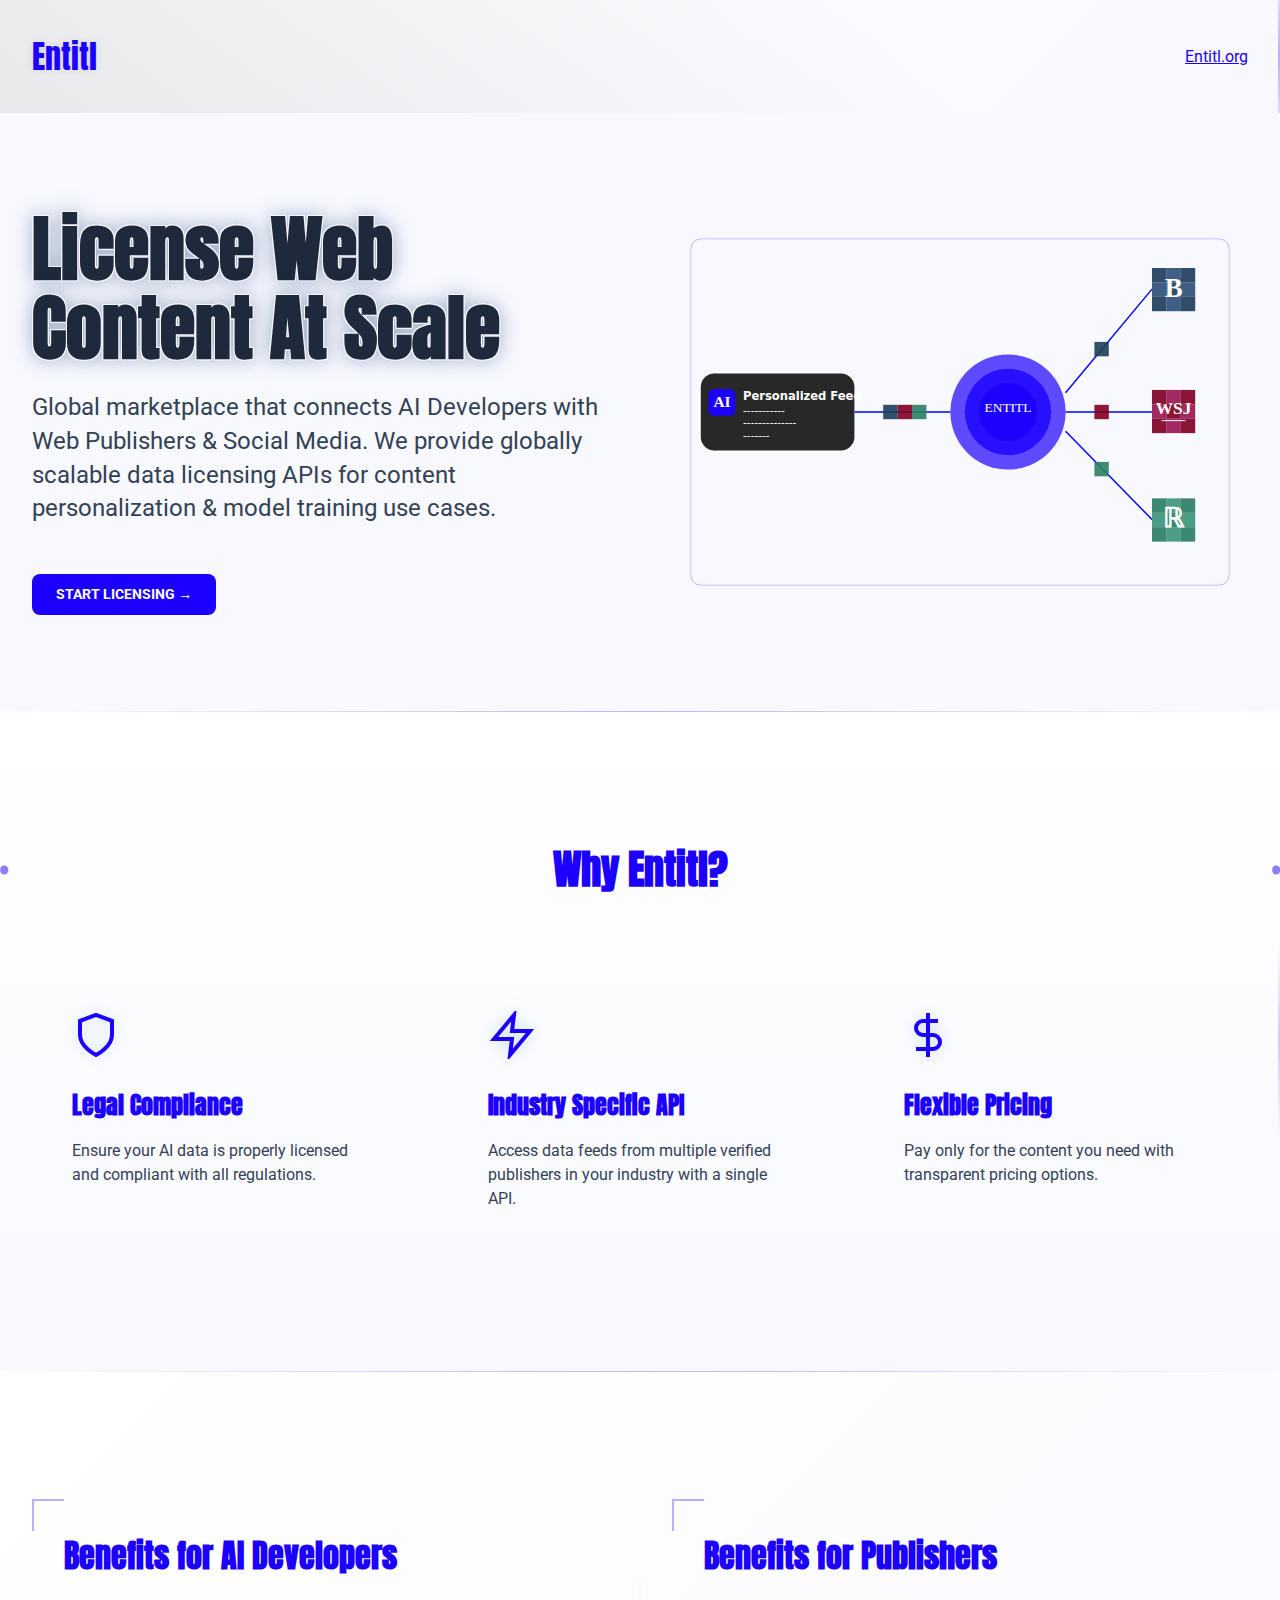
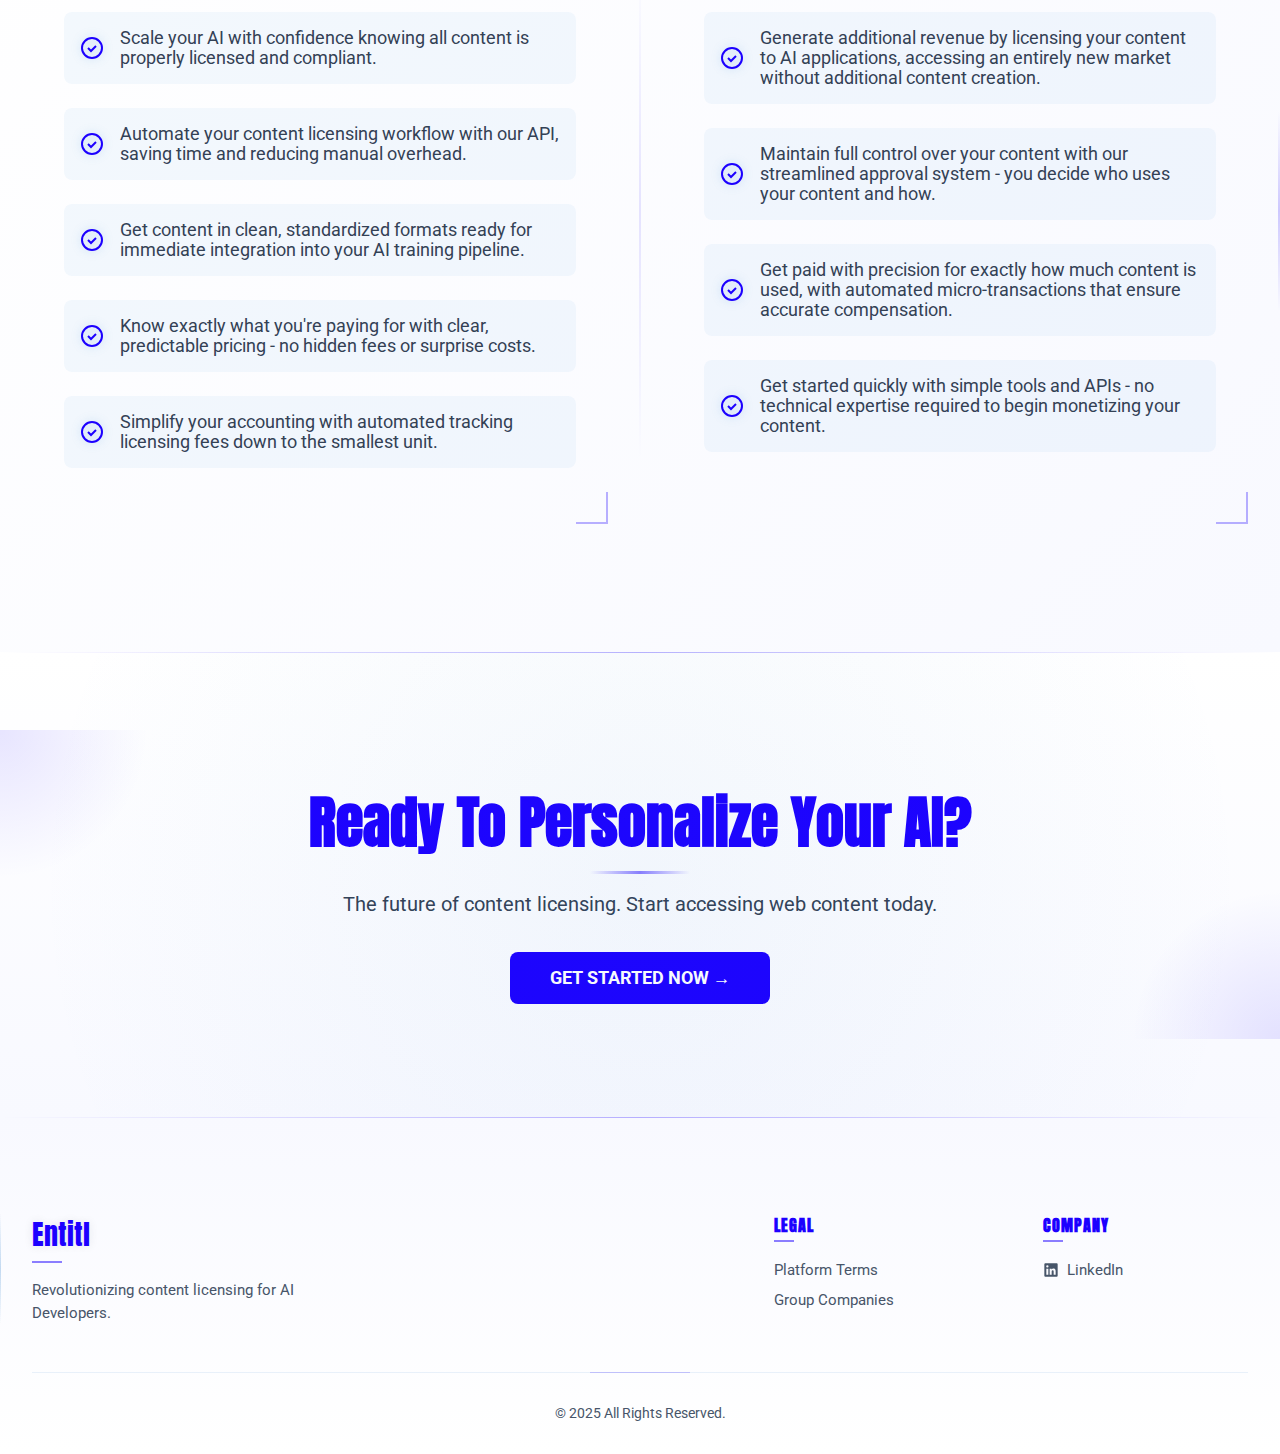
==== commit 33df61c1: "remove button for entitlorg" ====
--- a/index.html
+++ b/index.html
@@ -174,7 +174,7 @@
                     <a href="#">Case Studies</a>
                     <a href="#">Blog</a>
                 </nav> -->
-                <a class="button" href="https://entitl.org" target="_blank">entitl.org</a>
+                <a href="https://entitl.org" target="_blank" style="color: var(--primary);">Entitl.org</a>
             </div>
         </div>
     </header>
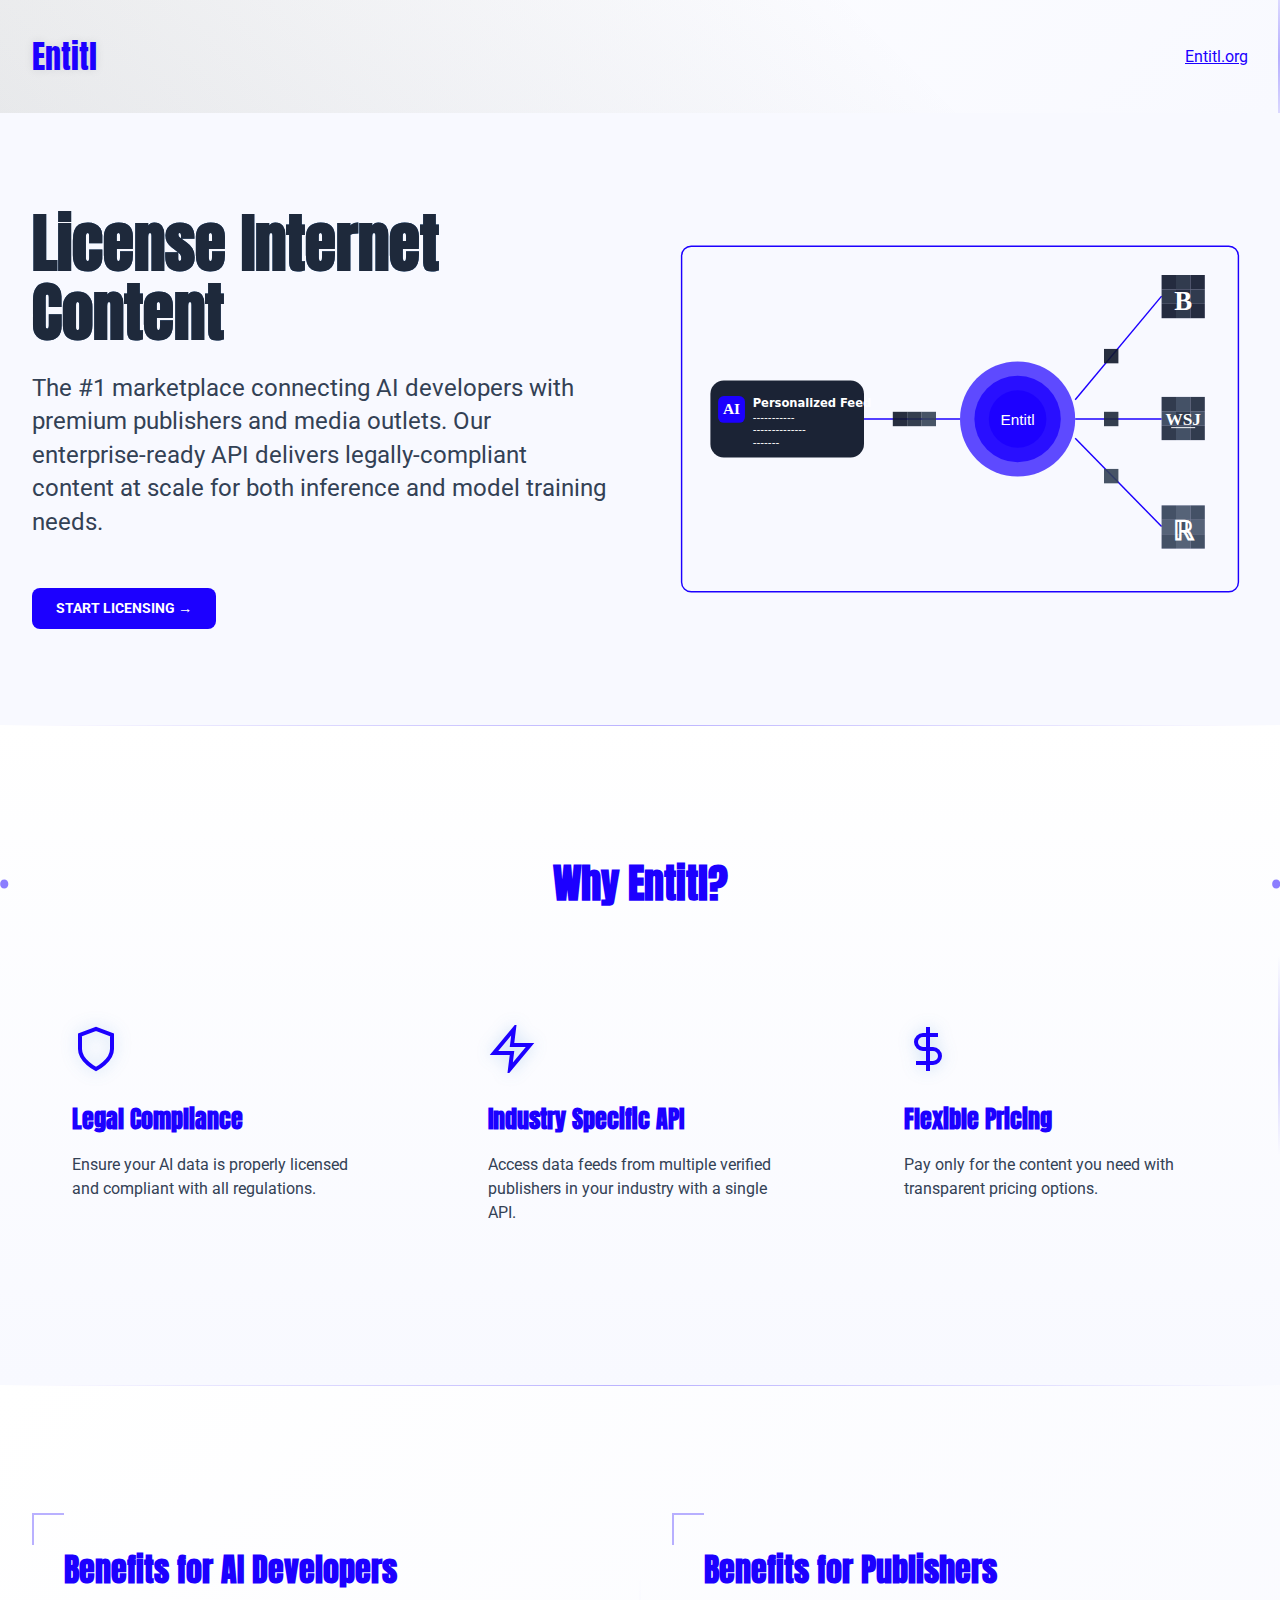
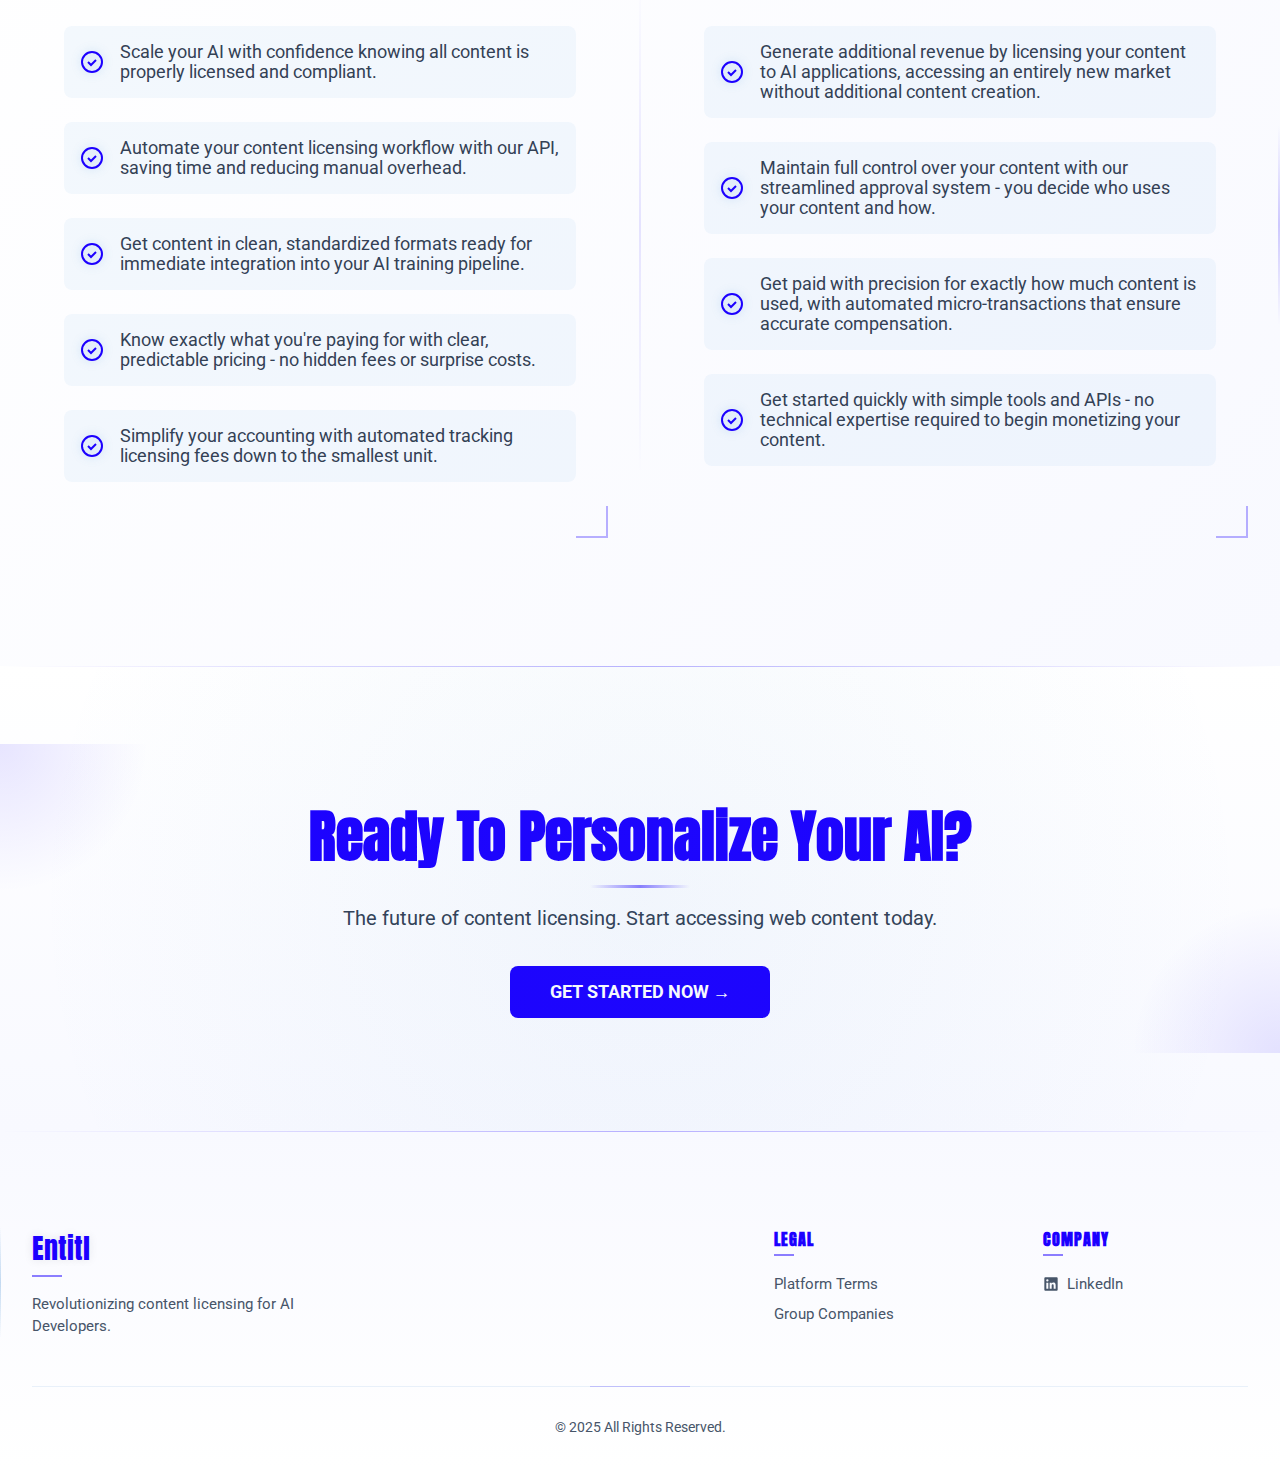
==== commit 2e2c3292: "Update index.html" ====
--- a/index.html
+++ b/index.html
@@ -3,10 +3,10 @@
 <head>
     <meta charset="UTF-8">
     <meta name="viewport" content="width=device-width, initial-scale=1.0">
-    <title>License Web Content At Scale</title>
+    <title>License Internet Data</title>
     <meta property="og:site_name" content="Entitl">
-    <meta property="og:title" content="License Web Content At Scale"/>
-    <meta property="og:description" content="Global marketplace that connects AI Developers with Web Publishers & Social Media. We provide globally scalable data licensing APIs for content personalization & model training use cases."/>
+    <meta property="og:title" content="License Internet Content"/>
+    <meta property="og:description" content="The #1 marketplace connecting AI developers with premium publishers and media outlets. Our enterprise-ready API delivers legally-compliant content at scale for both inference and model training needs."/>
     <meta name = "author" property="og:author" content="Entil Marketing Team"/>
     <meta property="og:type" content="website"/>
     <meta itemprop="image" property="og:image" content="https://entitl.ai/image/og.png"/>
@@ -199,17 +199,17 @@
 
         .hero h1 {
             font-family: 'Anton', 'Impact', 'Arial Black', sans-serif;
-            font-size: 8vmin;
+            font-size: 7vmin;
             font-weight: bold;
             margin-bottom: 1.5rem;
             color: var(--primary-hover);
             line-height: 1.1;
-            text-shadow:
+            /* text-shadow:
                 -1px -1px 0 var(--background-primary),
                 1px -1px 0 var(--background-primary),
                 -1px 1px 0 var(--background-primary),
                 1px 1px 0 var(--background-primary),
-                0 0 20px rgba(44,82,130,0.5);
+                0 0 20px rgba(44,82,130,0.5); */
             background: linear-gradient(45deg, var(--primary-hover), #2b6cb0);
             -webkit-background-clip: text;
             -webkit-text-fill-color: var(--text-secondary);
@@ -278,8 +278,8 @@
 
     <div class="hero">
         <div class="hero-content">
-            <h1>License Web Content At Scale</h1>
-            <p>Global marketplace that connects AI Developers with Web Publishers & Social Media. We provide globally scalable data licensing APIs for content personalization & model training use cases.</p>
+            <h1>License Internet Content</h1>
+            <p>The #1 marketplace connecting AI developers with premium publishers and media outlets. Our enterprise-ready API delivers legally-compliant content at scale for both inference and model training needs.</p>
             <div class="cta-buttons">
                 <a class="button" href="mailto:start@entitl.ai">START LICENSING →</a>
             </div>
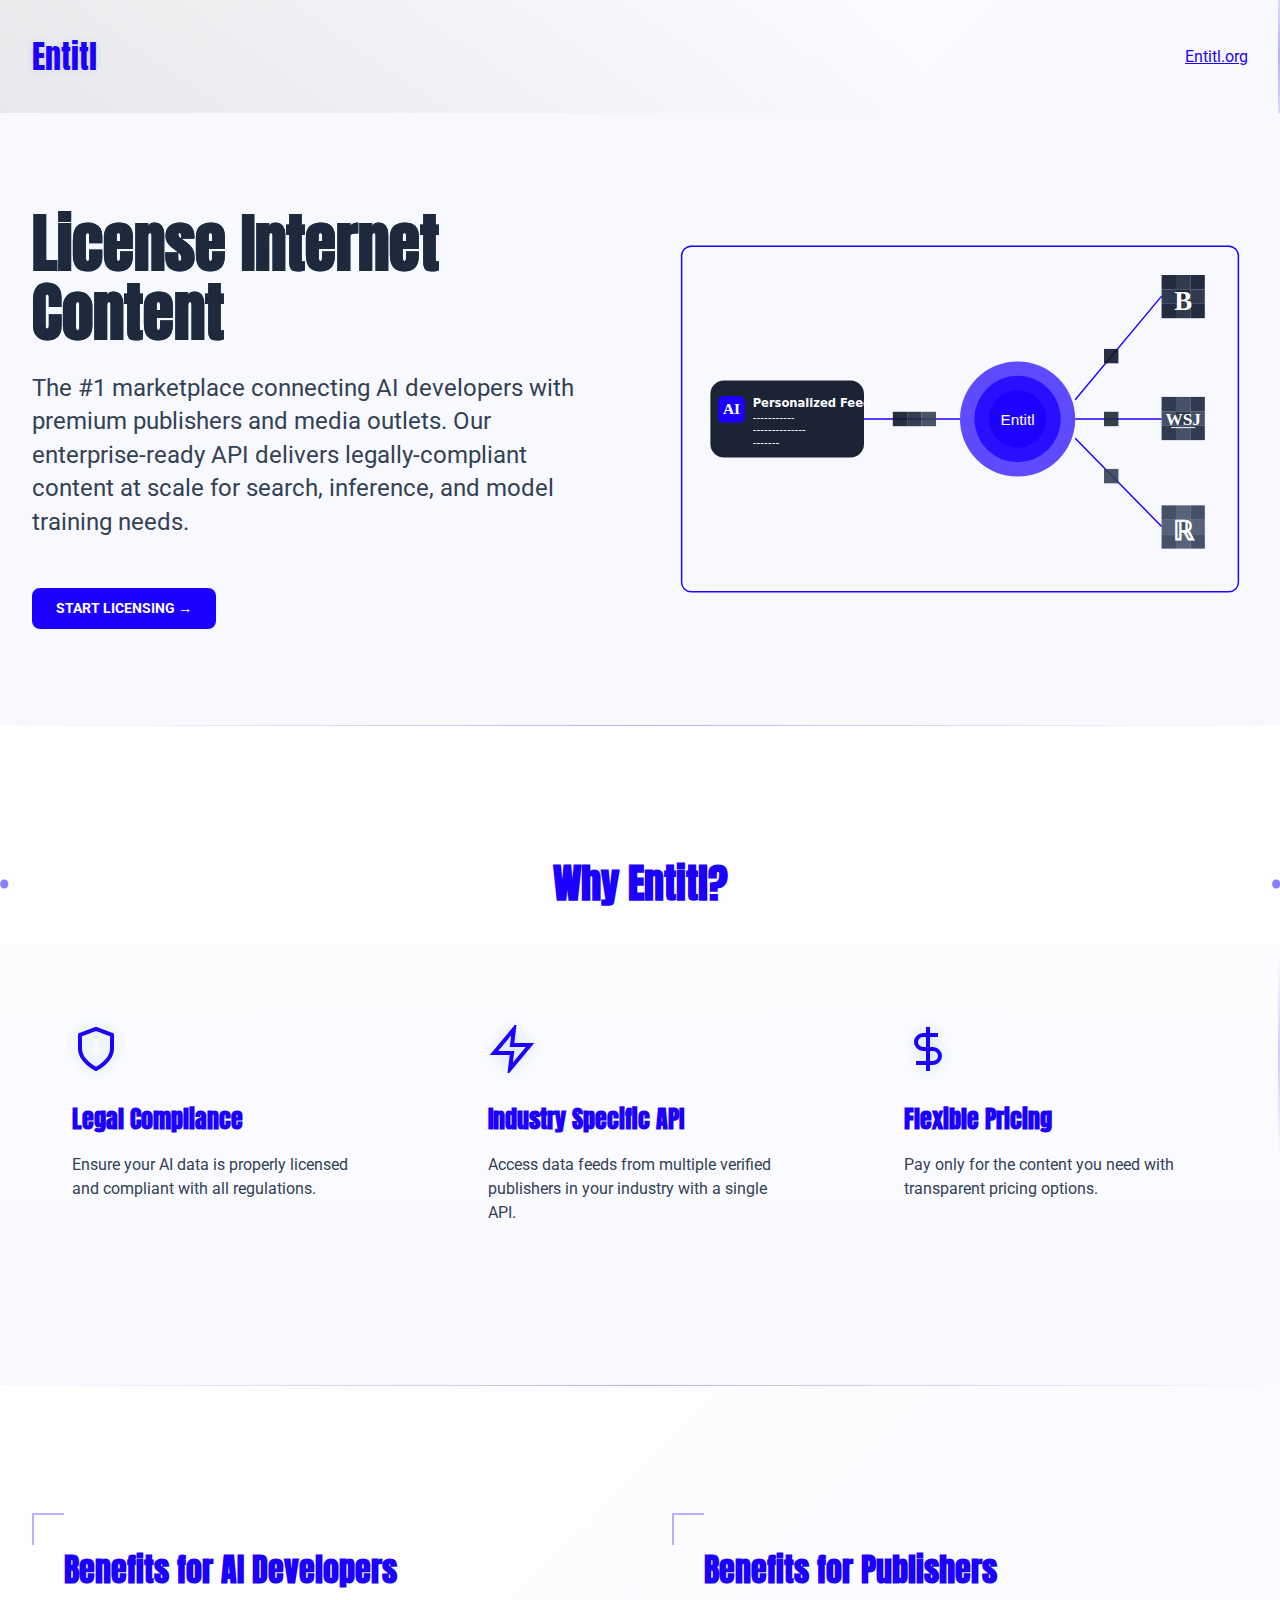
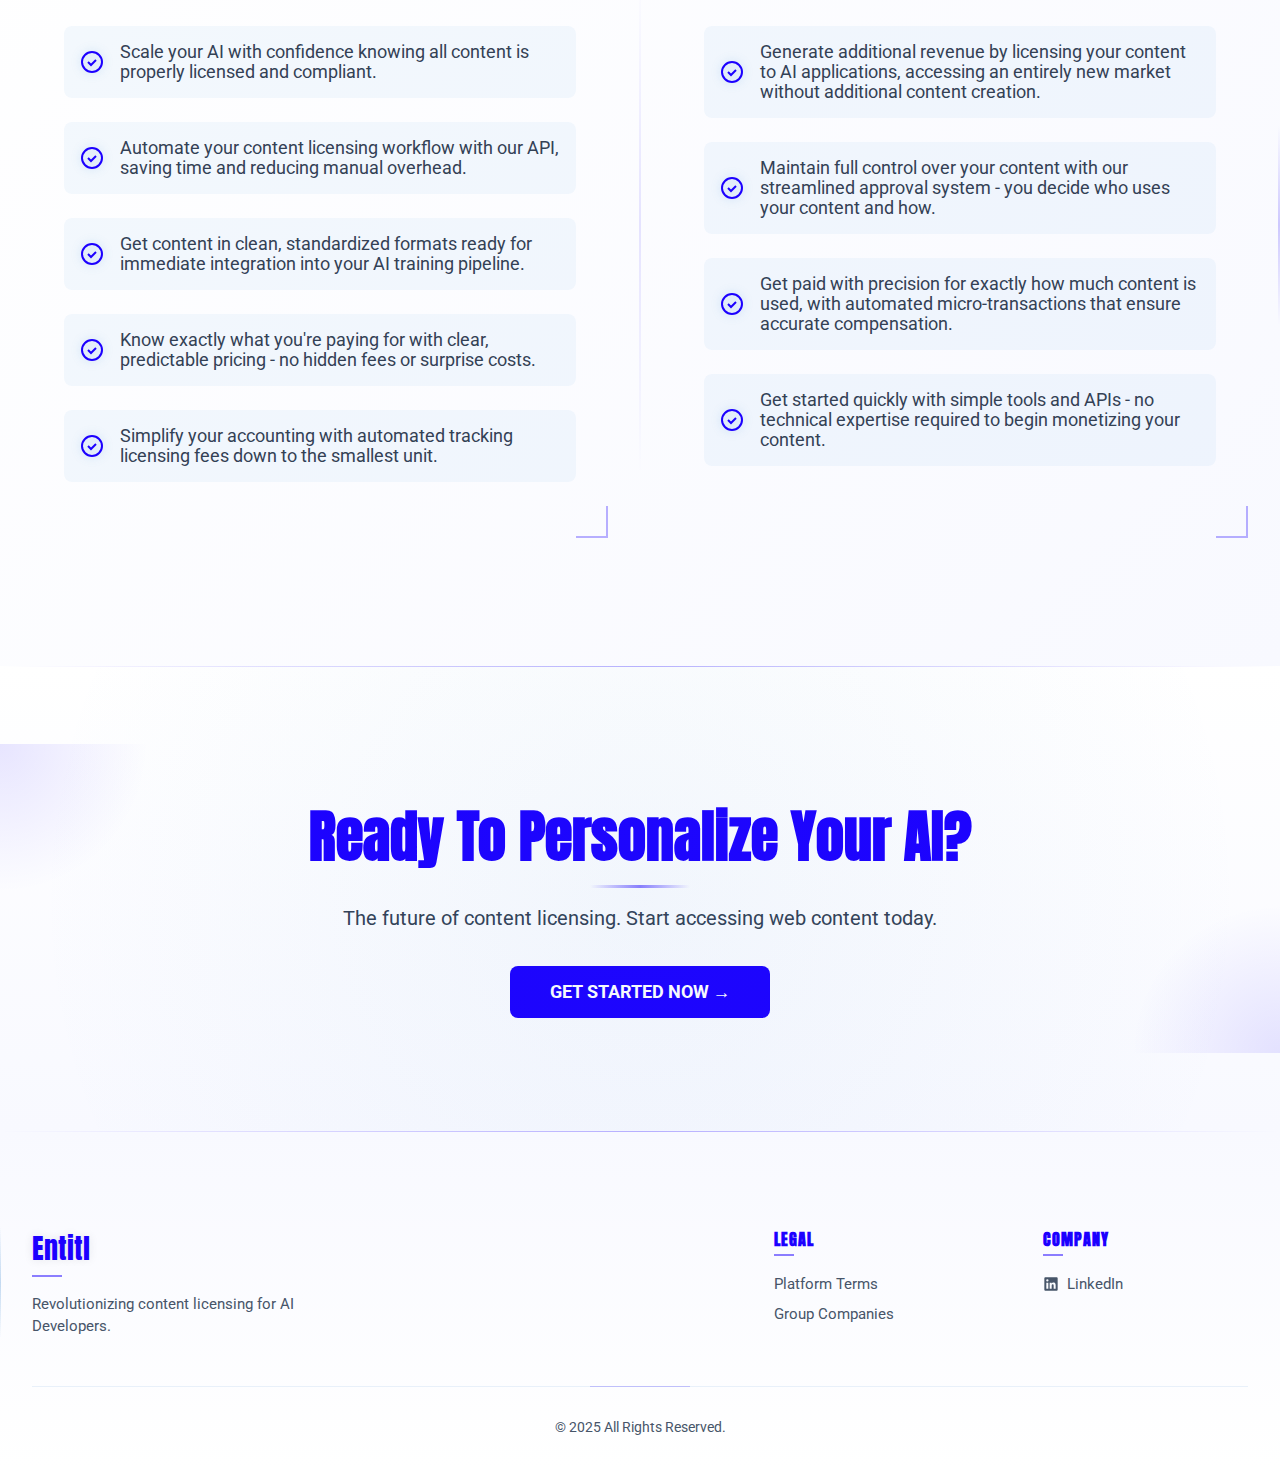
==== commit f1b673a9: "Update index.html" ====
--- a/index.html
+++ b/index.html
@@ -6,7 +6,7 @@
     <title>License Internet Data</title>
     <meta property="og:site_name" content="Entitl">
     <meta property="og:title" content="License Internet Content"/>
-    <meta property="og:description" content="The #1 marketplace connecting AI developers with premium publishers and media outlets. Our enterprise-ready API delivers legally-compliant content at scale for both inference and model training needs."/>
+    <meta property="og:description" content="The #1 marketplace connecting AI developers with premium publishers and media outlets. Our enterprise-ready API delivers legally-compliant content at scale for search, inference, and model training needs."/>
     <meta name = "author" property="og:author" content="Entil Marketing Team"/>
     <meta property="og:type" content="website"/>
     <meta itemprop="image" property="og:image" content="https://entitl.ai/image/og.png"/>
@@ -279,7 +279,7 @@
     <div class="hero">
         <div class="hero-content">
             <h1>License Internet Content</h1>
-            <p>The #1 marketplace connecting AI developers with premium publishers and media outlets. Our enterprise-ready API delivers legally-compliant content at scale for both inference and model training needs.</p>
+            <p>The #1 marketplace connecting AI developers with premium publishers and media outlets. Our enterprise-ready API delivers legally-compliant content at scale for search, inference, and model training needs.</p>
             <div class="cta-buttons">
                 <a class="button" href="mailto:start@entitl.ai">START LICENSING →</a>
             </div>
